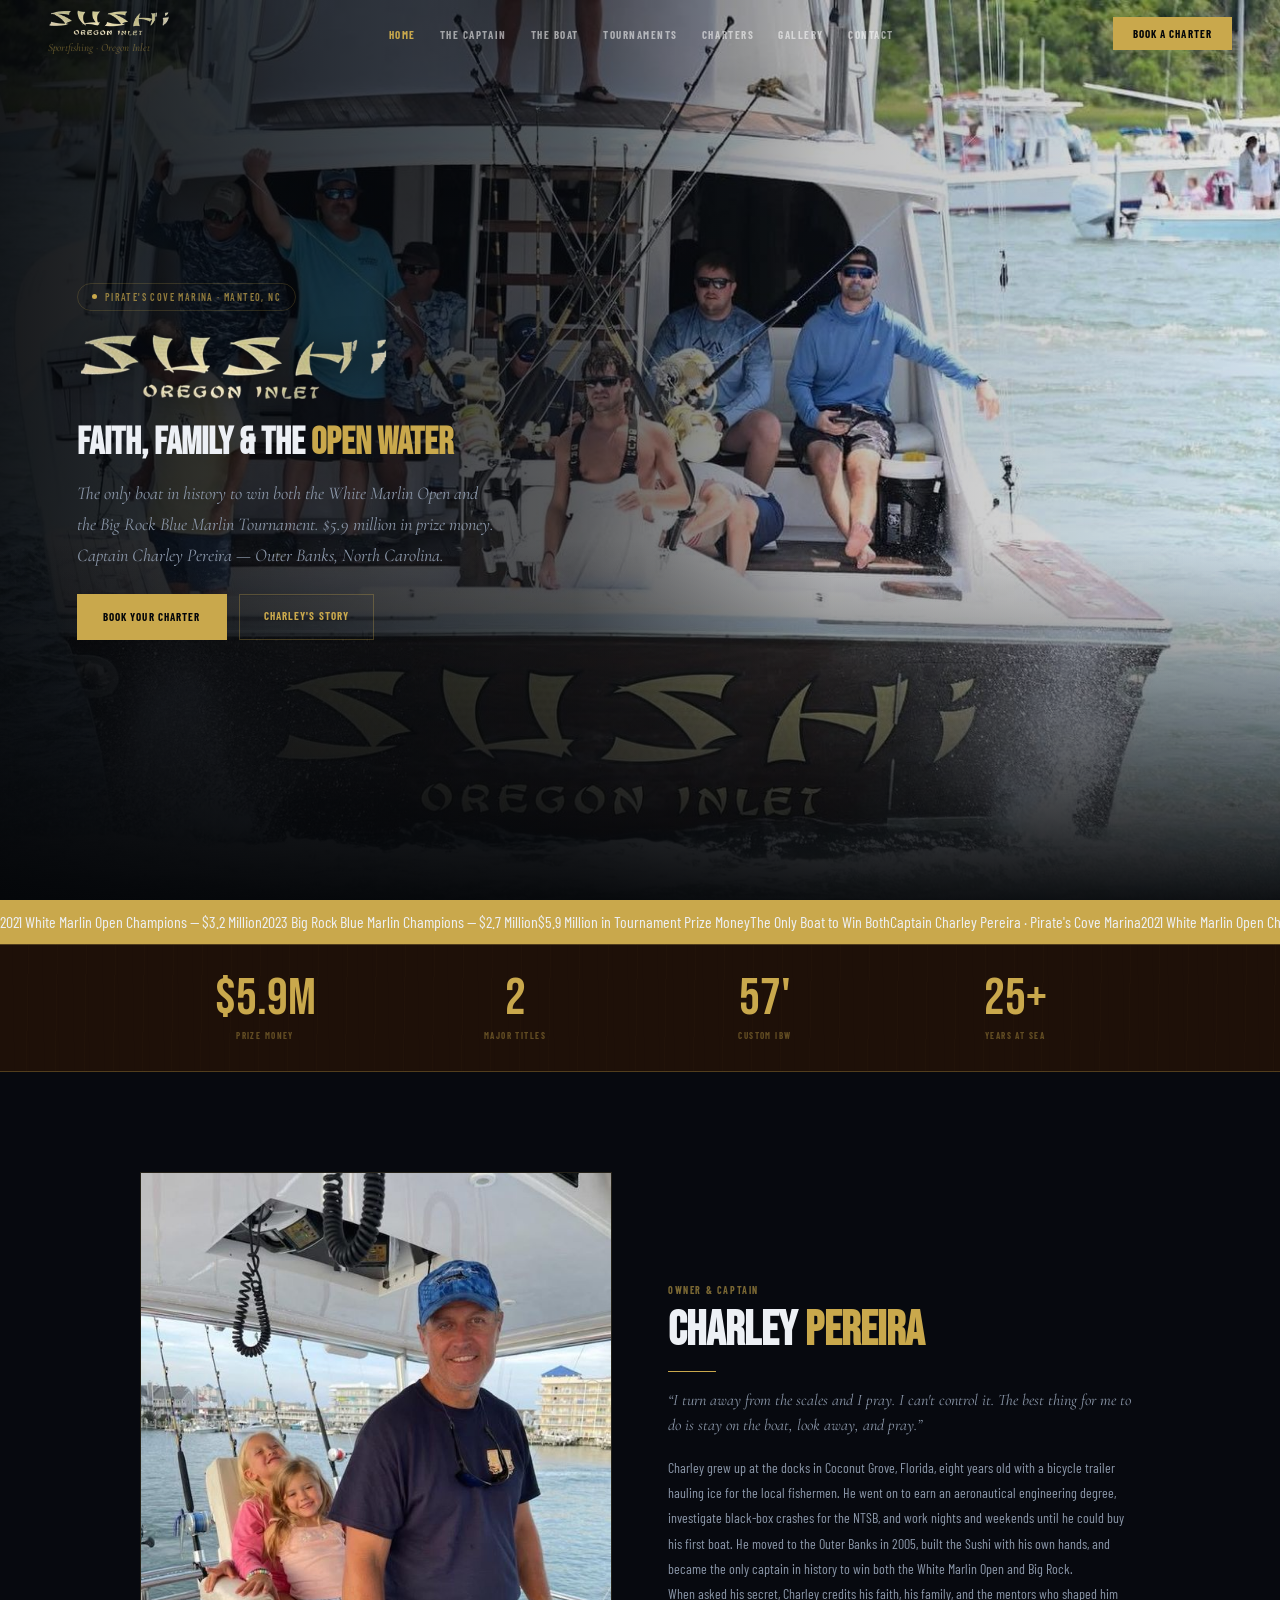
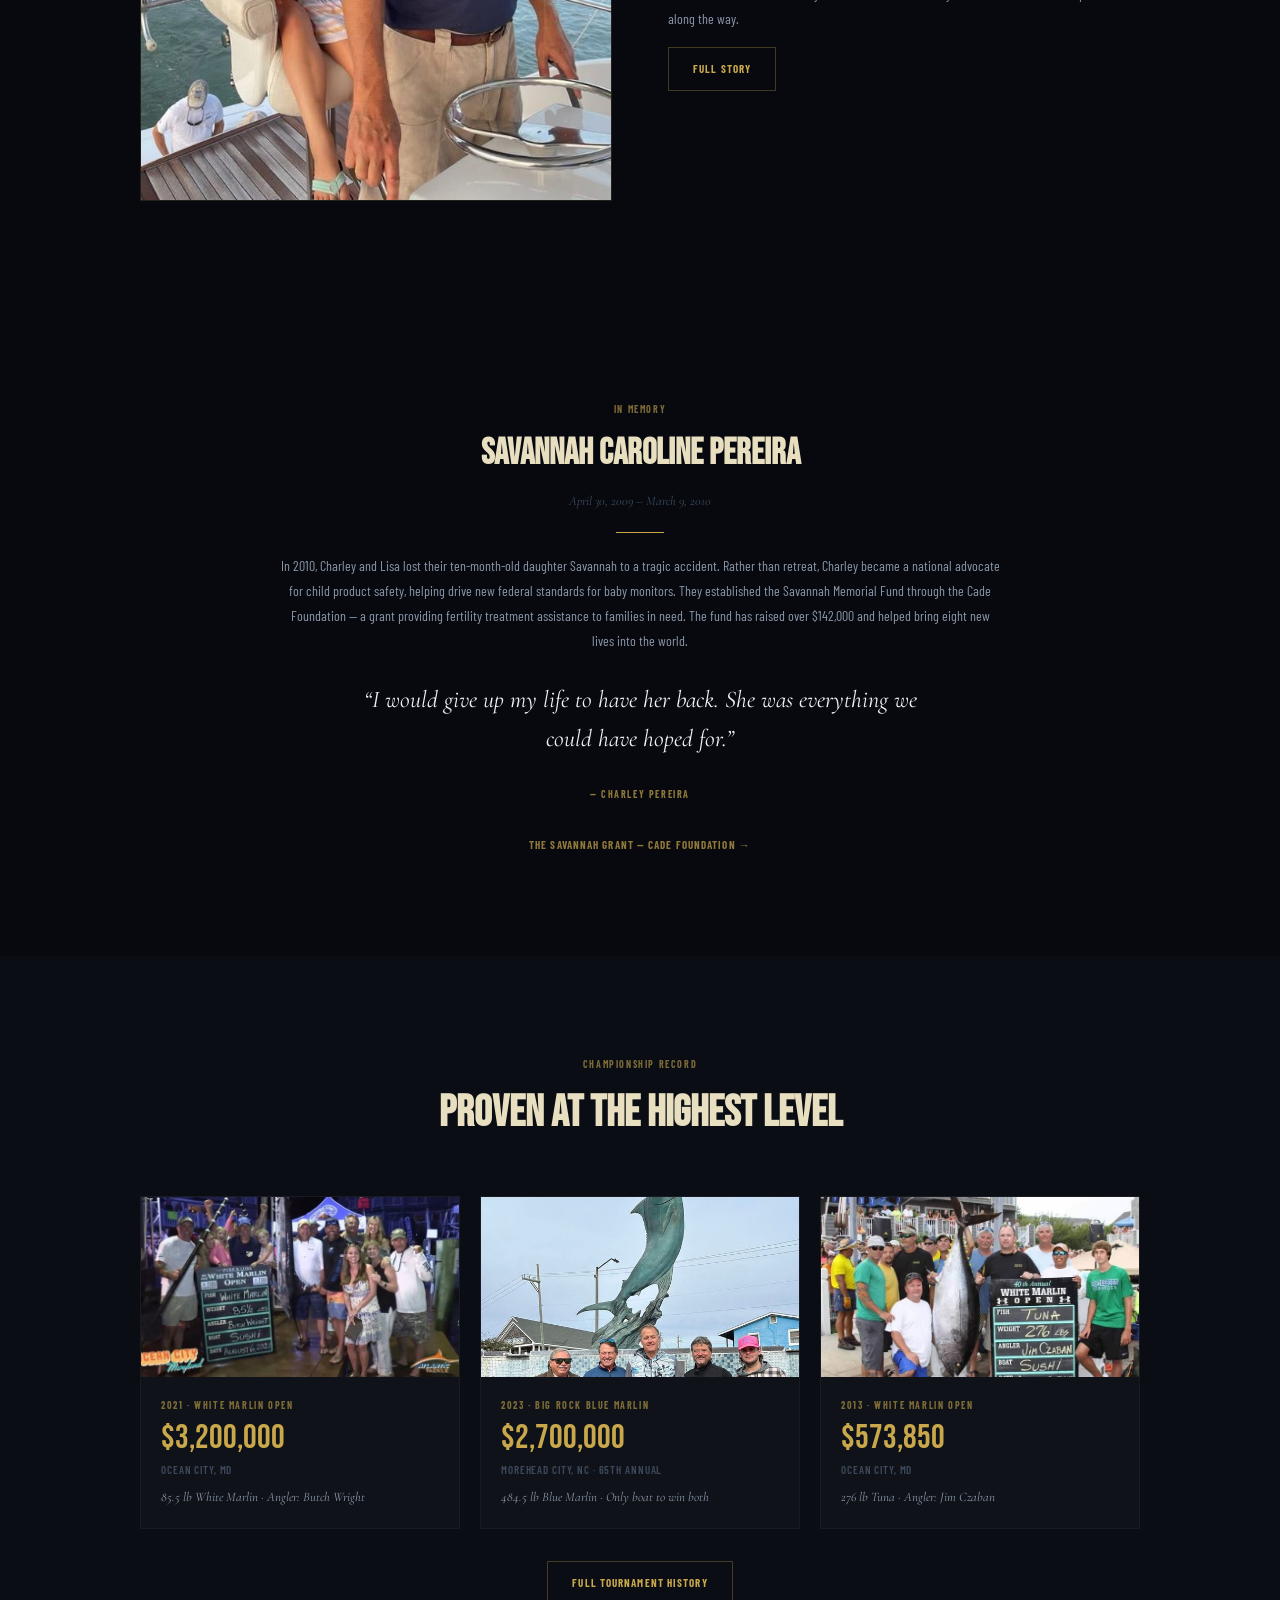
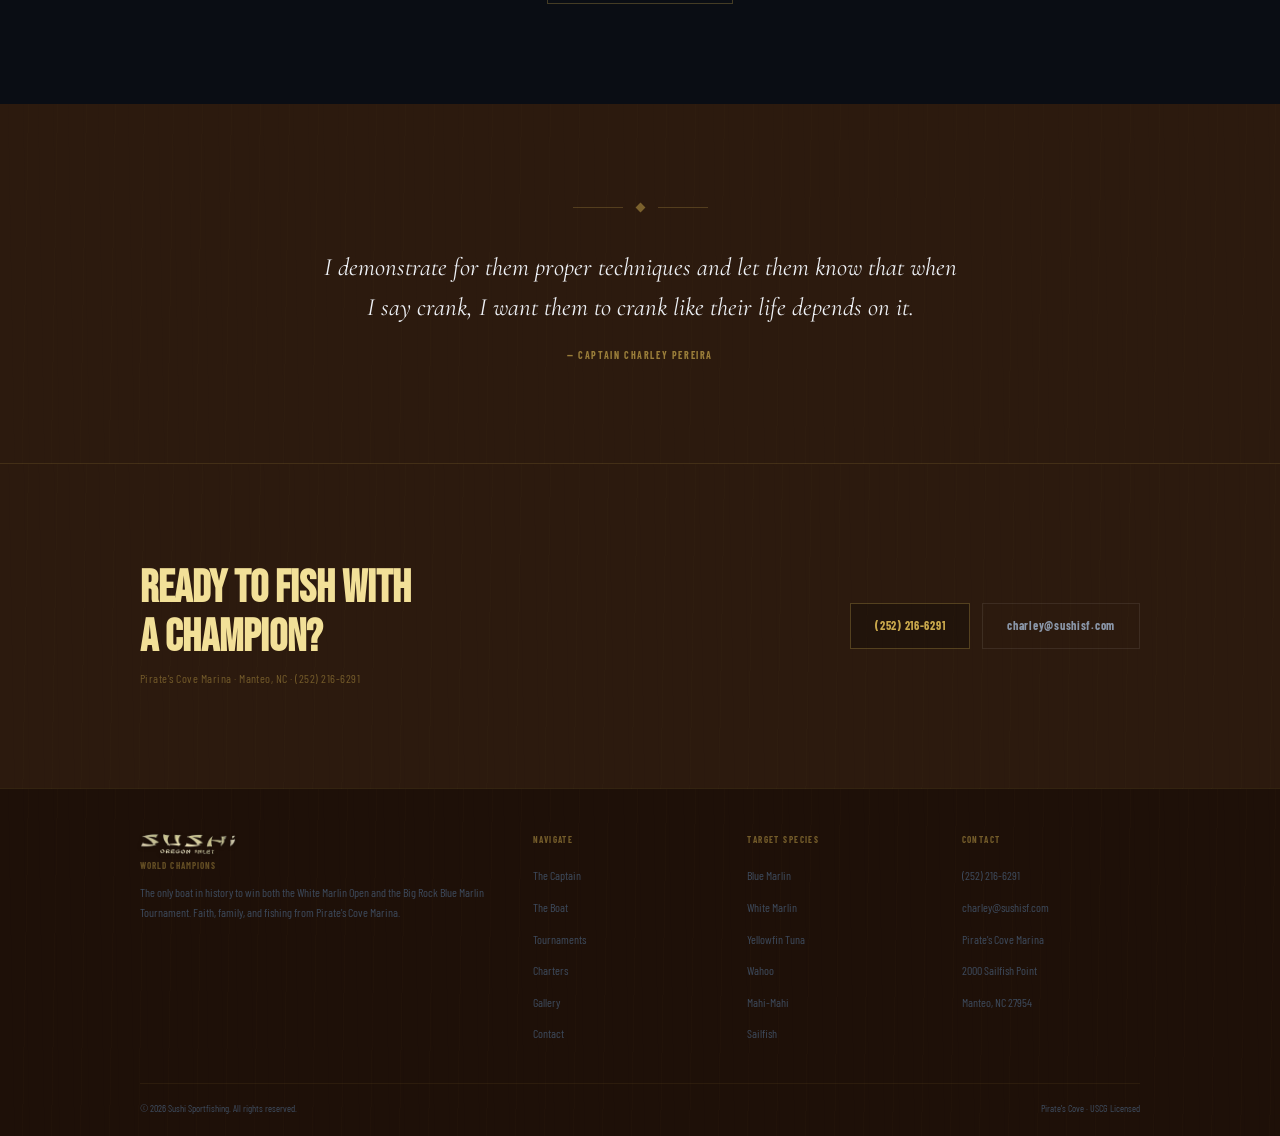
==== index.html @ 8f85b8f8 "Add files via upload" ====
<!DOCTYPE html>
<html lang="en">
<head>
<meta charset="UTF-8">
<meta name="viewport" content="width=device-width, initial-scale=1.0">
<title>World-Class Offshore Charters | Manteo, NC | Sushi Sportfishing</title>
<link rel="stylesheet" href="assets/css/sushi-global.css">
</head>
<body>
<nav class="nav" id="nav">
  <div class="nav-brand"><div>
    <img class="nav-logo" src="assets/img/logo.png" alt="SUSHi Sportfishing">
    <div class="nav-sub">Sportfishing &middot; Oregon Inlet</div>
  </div></div>
  <ul class="nav-links">
    <li><a href="index.html" class='active'>Home</a></li>
    <li><a href="the-team/index.html" >The Captain</a></li>
    <li><a href="the-boat/index.html" >The Boat</a></li>
    <li><a href="tournaments/index.html" >Tournaments</a></li>
    <li><a href="charters/index.html" >Charters</a></li>
    <li><a href="gallery/index.html" >Gallery</a></li>
    <li><a href="contact/index.html" >Contact</a></li>
  </ul>
  <button class="nav-cta" onclick="location.href=\'contact/index.html\'">Book a Charter</button>
  <div class="hamburger" id="hamburger" onclick="this.classList.toggle(\'open\');document.getElementById(\'mm\').classList.toggle(\'open\')"><span></span><span></span><span></span></div>
</nav>
<div class="mobile-menu" id="mm">
  <a href="index.html">Home</a><a href="the-team/index.html">The Captain</a><a href="the-boat/index.html">The Boat</a>
  <a href="tournaments/index.html">Tournaments</a><a href="charters/index.html">Charters</a><a href="gallery/index.html">Gallery</a><a href="contact/index.html">Contact</a>
</div>
<section class="hero" style="position:relative;min-height:100vh;min-height:100svh;display:flex;align-items:center;overflow:hidden;background:var(--black)">
  <div class="page-hero-bg" style="position:absolute;inset:0;background:url('assets/img/hero_transom.jpeg') center 35%/cover"></div>
  <div style="position:absolute;inset:0;background:linear-gradient(to right,rgba(4,6,9,0.92) 0%,rgba(4,6,9,0.65) 45%,rgba(4,6,9,0.25) 65%,rgba(4,6,9,0.08) 100%)"></div>
  <div style="position:absolute;bottom:0;left:0;right:0;height:40%;background:linear-gradient(to top,rgba(4,6,9,0.95),transparent)"></div>
  <div style="position:relative;z-index:2;padding:0 clamp(24px,6vw,80px);max-width:600px;margin-top:20px">
    <div style="display:inline-flex;align-items:center;gap:8px;padding:5px 14px;border:1px solid rgba(201,168,76,0.2);border-radius:50px;margin-bottom:20px;animation:fadeUp 0.8s ease both">
      <div style="width:5px;height:5px;border-radius:50%;background:var(--gold);animation:pulse 2.5s infinite"></div>
      <span style="font-family:var(--font-body);font-size:10px;font-weight:600;letter-spacing:0.14em;text-transform:uppercase;color:var(--gold);opacity:0.7">Pirate's Cove Marina &middot; Manteo, NC</span>
    </div>
    <img src="assets/img/logo.png" alt="SUSHi" style="height:clamp(44px,7vw,72px);margin-bottom:18px;animation:fadeUp 0.8s ease 0.1s both;filter:drop-shadow(0 2px 12px rgba(0,0,0,0.5))">
    <h1 style="font-family:var(--font-display);font-size:clamp(20px,3.5vw,38px);line-height:1.15;color:var(--text);margin-bottom:14px;animation:fadeUp 0.8s ease 0.25s both">Faith, Family &amp; the <span style="color:var(--gold)">Open Water</span></h1>
    <p style="font-family:var(--font-elegant);font-style:italic;font-size:clamp(15px,1.6vw,18px);color:var(--text-dim);max-width:420px;line-height:1.7;margin-bottom:24px;animation:fadeUp 0.8s ease 0.4s both">The only boat in history to win both the White Marlin Open and the Big Rock Blue Marlin Tournament. $5.9 million in prize money. Captain Charley Pereira &mdash; Outer Banks, North Carolina.</p>
    <div style="display:flex;gap:12px;flex-wrap:wrap;animation:fadeUp 0.8s ease 0.55s both"><a href="contact/index.html" class="btn-gold">Book Your Charter</a><a href="the-team/index.html" class="btn-outline">Charley's Story</a></div>
  </div>
</section>

<div style="background:var(--gold);overflow:hidden;padding:9px 0;white-space:nowrap"><div style="display:inline-flex;animation:tickerScroll 30s linear infinite">
  <span class="ticker-item">2021 White Marlin Open Champions &mdash; $3.2 Million <span class="ticker-dot"></span></span>
  <span class="ticker-item">2023 Big Rock Blue Marlin Champions &mdash; $2.7 Million <span class="ticker-dot"></span></span>
  <span class="ticker-item">$5.9 Million in Tournament Prize Money <span class="ticker-dot"></span></span>
  <span class="ticker-item">The Only Boat to Win Both <span class="ticker-dot"></span></span>
  <span class="ticker-item">Captain Charley Pereira &middot; Pirate's Cove Marina <span class="ticker-dot"></span></span>
  <span class="ticker-item">2021 White Marlin Open Champions &mdash; $3.2 Million <span class="ticker-dot"></span></span>
  <span class="ticker-item">2023 Big Rock Blue Marlin Champions &mdash; $2.7 Million <span class="ticker-dot"></span></span>
  <span class="ticker-item">$5.9 Million in Tournament Prize Money <span class="ticker-dot"></span></span>
  <span class="ticker-item">The Only Boat to Win Both <span class="ticker-dot"></span></span>
  <span class="ticker-item">Captain Charley Pereira &middot; Pirate's Cove Marina <span class="ticker-dot"></span></span>
</div></div>

<section class="teak-dark" style="border-top:1px solid rgba(201,168,76,0.3);border-bottom:1px solid rgba(201,168,76,0.3)">
  <div style="display:grid;grid-template-columns:repeat(4,1fr);max-width:1000px;margin:0 auto">
    <div class="stat fade-in" style="text-align:center;padding:28px 12px;position:relative"><div style="font-family:var(--font-display);font-size:clamp(32px,4.5vw,52px);color:var(--gold);line-height:1">$5.9M</div><div style="font-family:var(--font-body);font-size:9px;font-weight:700;letter-spacing:0.16em;text-transform:uppercase;color:rgba(201,168,76,0.4);margin-top:4px">Prize Money</div></div>
    <div class="stat fade-in" style="text-align:center;padding:28px 12px"><div style="font-family:var(--font-display);font-size:clamp(32px,4.5vw,52px);color:var(--gold);line-height:1">2</div><div style="font-family:var(--font-body);font-size:9px;font-weight:700;letter-spacing:0.16em;text-transform:uppercase;color:rgba(201,168,76,0.4);margin-top:4px">Major Titles</div></div>
    <div class="stat fade-in" style="text-align:center;padding:28px 12px"><div style="font-family:var(--font-display);font-size:clamp(32px,4.5vw,52px);color:var(--gold);line-height:1">57'</div><div style="font-family:var(--font-body);font-size:9px;font-weight:700;letter-spacing:0.16em;text-transform:uppercase;color:rgba(201,168,76,0.4);margin-top:4px">Custom IBW</div></div>
    <div class="stat fade-in" style="text-align:center;padding:28px 12px"><div style="font-family:var(--font-display);font-size:clamp(32px,4.5vw,52px);color:var(--gold);line-height:1">25+</div><div style="font-family:var(--font-body);font-size:9px;font-weight:700;letter-spacing:0.16em;text-transform:uppercase;color:rgba(201,168,76,0.4);margin-top:4px">Years at Sea</div></div>
  </div>
</section>

<section class="section" style="background:var(--navy)">
  <div style="display:grid;grid-template-columns:1fr 1fr;gap:56px;max-width:1000px;margin:0 auto;align-items:center">
    <div class="fade-in"><div style="aspect-ratio:3/4;overflow:hidden;border:1px solid rgba(201,168,76,0.15)"><img src="assets/img/captain_daughters.jpeg" alt="Captain Charley Pereira with daughters" style="width:100%;height:100%;object-fit:cover;object-position:top center"></div></div>
    <div class="fade-in">
      <div class="section-label">Owner &amp; Captain</div>
      <h2 style="font-family:var(--font-display);font-size:clamp(32px,4.5vw,48px);line-height:1.05;margin-top:8px">Charley <span style="color:var(--gold)">Pereira</span></h2>
      <div class="gold-rule"></div>
      <p style="font-family:var(--font-elegant);font-style:italic;font-size:16px;color:var(--text-dim);margin:16px 0;line-height:1.6">&ldquo;I turn away from the scales and I pray. I can't control it. The best thing for me to do is stay on the boat, look away, and pray.&rdquo;</p>
      <p class="body-text">Charley grew up at the docks in Coconut Grove, Florida, eight years old with a bicycle trailer hauling ice for the local fishermen. He went on to earn an aeronautical engineering degree, investigate black-box crashes for the NTSB, and work nights and weekends until he could buy his first boat. He moved to the Outer Banks in 2005, built the Sushi with his own hands, and became the only captain in history to win both the White Marlin Open and Big Rock.</p>
      <p class="body-text">When asked his secret, Charley credits his faith, his family, and the mentors who shaped him along the way.</p>
      <a href="the-team/index.html" class="btn-outline" style="margin-top:16px">Full Story</a>
    </div>
  </div>
</section>

<section class="section" style="background:var(--navy)">
  <div style="max-width:720px;margin:0 auto;text-align:center" class="fade-in">
    <div class="section-label">In Memory</div>
    <h2 style="font-family:var(--font-display);font-size:clamp(24px,3vw,36px);color:var(--cream);margin:8px 0">Savannah Caroline Pereira</h2>
    <div style="font-family:var(--font-elegant);font-style:italic;font-size:13px;color:var(--text-muted);margin-bottom:20px">April 30, 2009 &ndash; March 9, 2010</div>
    <div class="gold-rule-center"></div>
    <p class="body-text" style="margin-top:20px;text-align:center">In 2010, Charley and Lisa lost their ten-month-old daughter Savannah to a tragic accident. Rather than retreat, Charley became a national advocate for child product safety, helping drive new federal standards for baby monitors. They established the Savannah Memorial Fund through the Cade Foundation &mdash; a grant providing fertility treatment assistance to families in need. The fund has raised over $142,000 and helped bring eight new lives into the world.</p>
    <p style="font-family:var(--font-elegant);font-style:italic;font-size:clamp(17px,2.2vw,24px);color:var(--text);max-width:600px;margin:28px auto;line-height:1.6">&ldquo;I would give up my life to have her back. She was everything we could have hoped for.&rdquo;</p>
    <div class="quote-attr">&mdash; Charley Pereira</div>
    <div style="margin-top:28px"><a href="https://cadefoundation.org/savannahgrant" target="_blank" rel="noopener" style="font-family:var(--font-body);font-size:11px;font-weight:700;letter-spacing:0.1em;text-transform:uppercase;color:var(--gold);opacity:0.7">The Savannah Grant &mdash; Cade Foundation &rarr;</a></div>
  </div>
</section>

<section class="section" style="background:var(--deep)">
  <div class="section-header fade-in"><div class="section-label">Championship Record</div><h2 class="section-title">Proven at the Highest Level</h2></div>
  <div style="display:grid;grid-template-columns:repeat(3,1fr);gap:20px;max-width:1000px;margin:0 auto">
    <div class="fade-in" style="background:rgba(255,255,255,0.02);border:1px solid rgba(255,255,255,0.04);overflow:hidden;transition:all 0.3s">
      <img src="assets/img/wmo_board_2021.jpeg" alt="2021 WMO" style="width:100%;height:180px;object-fit:cover;object-position:center 30%">
      <div style="padding:20px"><div class="section-label">2021 &middot; White Marlin Open</div><div style="font-family:var(--font-display);font-size:34px;color:var(--gold);line-height:1;margin:8px 0 6px">$3,200,000</div><div style="font-family:var(--font-body);font-size:11px;font-weight:600;letter-spacing:0.08em;text-transform:uppercase;color:var(--text-muted);margin-bottom:8px">Ocean City, MD</div><div style="font-family:var(--font-elegant);font-style:italic;font-size:13px;color:var(--text-dim)">85.5 lb White Marlin &middot; Angler: Butch Wright</div></div>
    </div>
    <div class="fade-in" style="background:rgba(255,255,255,0.02);border:1px solid rgba(255,255,255,0.04);overflow:hidden;transition:all 0.3s">
      <img src="assets/img/big_rock_trophy.jpeg" alt="2023 Big Rock" style="width:100%;height:180px;object-fit:cover;object-position:center 25%">
      <div style="padding:20px"><div class="section-label">2023 &middot; Big Rock Blue Marlin</div><div style="font-family:var(--font-display);font-size:34px;color:var(--gold);line-height:1;margin:8px 0 6px">$2,700,000</div><div style="font-family:var(--font-body);font-size:11px;font-weight:600;letter-spacing:0.08em;text-transform:uppercase;color:var(--text-muted);margin-bottom:8px">Morehead City, NC &middot; 65th Annual</div><div style="font-family:var(--font-elegant);font-style:italic;font-size:13px;color:var(--text-dim)">484.5 lb Blue Marlin &middot; Only boat to win both</div></div>
    </div>
    <div class="fade-in" style="background:rgba(255,255,255,0.02);border:1px solid rgba(255,255,255,0.04);overflow:hidden;transition:all 0.3s">
      <img src="assets/img/wmo_2013_check.jpeg" alt="2013 WMO" style="width:100%;height:180px;object-fit:cover;object-position:center 30%">
      <div style="padding:20px"><div class="section-label">2013 &middot; White Marlin Open</div><div style="font-family:var(--font-display);font-size:34px;color:var(--gold);line-height:1;margin:8px 0 6px">$573,850</div><div style="font-family:var(--font-body);font-size:11px;font-weight:600;letter-spacing:0.08em;text-transform:uppercase;color:var(--text-muted);margin-bottom:8px">Ocean City, MD</div><div style="font-family:var(--font-elegant);font-style:italic;font-size:13px;color:var(--text-dim)">276 lb Tuna &middot; Angler: Jim Czaban</div></div>
    </div>
  </div>
  <p style="text-align:center;margin-top:32px"><a href="tournaments/index.html" class="btn-outline">Full Tournament History</a></p>
</section>

<section class="section quote-section teak-bg">
  <div class="quote-divider"><div class="quote-divider-line"></div><div class="quote-divider-diamond"></div><div class="quote-divider-line"></div></div>
  <p class="quote-text fade-in">I demonstrate for them proper techniques and let them know that when I say crank, I want them to crank like their life depends on it.</p>
  <div class="quote-attr">&mdash; Captain Charley Pereira</div>
</section>

<section class="section teak-bg" style="border-top:1px solid rgba(201,168,76,0.15)">
  <div class="cta-inner">
    <div><h2 class="cta-headline">Ready to Fish with<br>a Champion?</h2><div class="cta-sub">Pirate's Cove Marina &middot; Manteo, NC &middot; (252) 216-6291</div></div>
    <div class="cta-buttons"><a href="tel:2522166291" class="btn-phone">(252) 216-6291</a><a href="mailto:charley@sushisf.com" class="btn-email">charley@sushisf.com</a></div>
  </div>
</section>
<footer class="footer teak-dark">
  <div class="footer-grid">
    <div>
      <img class="footer-logo" src="assets/img/logo.png" alt="SUSHi">
      <div class="footer-brand-sub">World Champions</div>
      <p class="footer-brand-desc">The only boat in history to win both the White Marlin Open and the Big Rock Blue Marlin Tournament. Faith, family, and fishing from Pirate's Cove Marina.</p>
    </div>
    <div class="footer-col"><div class="footer-col-title">Navigate</div><ul>
      <li><a href="the-team/index.html">The Captain</a></li><li><a href="the-boat/index.html">The Boat</a></li>
      <li><a href="tournaments/index.html">Tournaments</a></li><li><a href="charters/index.html">Charters</a></li>
      <li><a href="gallery/index.html">Gallery</a></li><li><a href="contact/index.html">Contact</a></li>
    </ul></div>
    <div class="footer-col"><div class="footer-col-title">Target Species</div><ul>
      <li><span>Blue Marlin</span></li><li><span>White Marlin</span></li><li><span>Yellowfin Tuna</span></li>
      <li><span>Wahoo</span></li><li><span>Mahi-Mahi</span></li><li><span>Sailfish</span></li>
    </ul></div>
    <div class="footer-col"><div class="footer-col-title">Contact</div><ul>
      <li><a href="tel:2522166291">(252) 216-6291</a></li><li><a href="mailto:charley@sushisf.com">charley@sushisf.com</a></li>
      <li><span>Pirate's Cove Marina</span></li><li><span>2000 Sailfish Point</span></li><li><span>Manteo, NC 27954</span></li>
    </ul></div>
  </div>
  <div class="footer-bottom"><span>&copy; 2026 Sushi Sportfishing. All rights reserved.</span><span>Pirate's Cove &middot; USCG Licensed</span></div>
</footer><script>
const nav=document.getElementById('nav');
window.addEventListener('scroll',()=>{nav.classList.toggle('scrolled',window.scrollY>50)});
const obs=new IntersectionObserver(entries=>{entries.forEach(e=>{if(e.isIntersecting){const sibs=e.target.parentElement.querySelectorAll('.fade-in');const i=Array.from(sibs).indexOf(e.target);e.target.style.transitionDelay=(i*75)+'ms';e.target.classList.add('visible');obs.unobserve(e.target)}})},{threshold:0.12});
document.querySelectorAll('.fade-in').forEach(el=>obs.observe(el));
document.querySelectorAll('.mobile-menu a').forEach(a=>a.addEventListener('click',()=>{document.getElementById('mm').classList.remove('open');document.getElementById('hamburger').classList.remove('open')}));
</script>
</body></html>
---- assets/css/sushi-global.css ----
/* SUSHI SPORTFISHING — Global Design System */
@import url('https://fonts.googleapis.com/css2?family=Bebas+Neue&family=Barlow+Condensed:wght@400;600;700&family=Cormorant+Garamond:ital,wght@0,400;0,600;1,400;1,600&display=swap');

*,*::before,*::after{box-sizing:border-box;margin:0;padding:0}
:root{
  --black:#040609;--navy:#07090f;--deep:#0a0d14;
  --teak:#2C1A0E;--teak2:#3D2410;--teak3:#1E1008;
  --gold:#C9A84C;--gold-light:#E8C96A;--gold3:#F2E098;
  --cream:#E8DFC0;--text:#EDF0F5;--text-dim:#8A96A8;--text-muted:#3D4A5C;
  --font-display:'Bebas Neue',sans-serif;
  --font-body:'Barlow Condensed',sans-serif;
  --font-elegant:'Cormorant Garamond',serif;
}
html{scroll-behavior:smooth}
body{background:var(--black);color:var(--text);font-family:var(--font-body);font-weight:400;line-height:1.6;overflow-x:hidden}
img{max-width:100%;display:block}
a{color:inherit;text-decoration:none}

.teak-bg{background-color:var(--teak);background-image:repeating-linear-gradient(89deg,transparent,transparent 14px,rgba(0,0,0,0.025) 14px,rgba(0,0,0,0.025) 15px),repeating-linear-gradient(91deg,transparent,transparent 28px,rgba(255,200,80,0.012) 28px,rgba(255,200,80,0.012) 29px)}
.teak-dark{background-color:var(--teak3);background-image:repeating-linear-gradient(89deg,transparent,transparent 14px,rgba(0,0,0,0.03) 14px,rgba(0,0,0,0.03) 15px),repeating-linear-gradient(91deg,transparent,transparent 28px,rgba(255,200,80,0.01) 28px,rgba(255,200,80,0.01) 29px)}

@keyframes fadeUp{from{opacity:0;transform:translateY(24px)}to{opacity:1;transform:translateY(0)}}
@keyframes pulse{0%,100%{opacity:1;transform:scale(1)}50%{opacity:.4;transform:scale(1.5)}}
@keyframes tickerScroll{0%{transform:translateX(0)}100%{transform:translateX(-50%)}}
.fade-in{opacity:0;transform:translateY(24px);transition:opacity 0.8s ease,transform 0.8s ease}
.fade-in.visible{opacity:1;transform:translateY(0)}
.section{padding:clamp(48px,8vw,100px) clamp(24px,6vw,80px)}
.section-header{text-align:center;margin-bottom:48px}
.section-label{font-family:var(--font-body);font-size:10px;font-weight:700;letter-spacing:0.16em;text-transform:uppercase;color:var(--gold);opacity:0.6}
.section-title{font-family:var(--font-display);font-size:clamp(26px,3.5vw,44px);color:var(--cream);margin-top:6px}
.gold-rule{width:48px;height:1px;background:var(--gold);margin:14px 0}
.gold-rule-center{width:48px;height:1px;background:var(--gold);margin:14px auto}
.max-w{max-width:1000px;margin-left:auto;margin-right:auto}

/* NAV */
.nav{position:fixed;top:0;left:0;right:0;z-index:1000;height:66px;display:flex;align-items:center;justify-content:space-between;padding:0 clamp(20px,4vw,48px);transition:all 0.4s}
.nav.scrolled{background:rgba(4,6,9,0.97);backdrop-filter:blur(12px);border-bottom:1px solid rgba(201,168,76,0.2)}
.nav-brand{display:flex;align-items:center;gap:10px}
.nav-logo{height:28px;filter:drop-shadow(0 1px 4px rgba(0,0,0,0.5))}
.nav-sub{font-family:var(--font-elegant);font-style:italic;font-size:11px;color:var(--gold);opacity:0.5;margin-top:2px}
.nav-links{display:flex;align-items:center;gap:24px;list-style:none}
.nav-links a{font-family:var(--font-body);font-size:11px;font-weight:700;letter-spacing:0.14em;text-transform:uppercase;color:rgba(255,255,255,0.55);transition:color 0.3s}
.nav-links a:hover,.nav-links a.active{color:var(--gold)}
.nav-cta{font-family:var(--font-body);font-size:11px;font-weight:700;letter-spacing:0.1em;text-transform:uppercase;background:var(--gold);color:var(--black);padding:10px 20px;border:none;cursor:pointer;transition:all 0.3s}
.nav-cta:hover{background:var(--gold-light);transform:translateY(-1px)}
.hamburger{display:none;flex-direction:column;gap:5px;cursor:pointer;padding:8px}
.hamburger span{display:block;width:22px;height:2px;background:var(--gold);transition:all 0.3s}
.hamburger.open span:nth-child(1){transform:rotate(45deg) translate(5px,5px)}
.hamburger.open span:nth-child(2){opacity:0}
.hamburger.open span:nth-child(3){transform:rotate(-45deg) translate(5px,-5px)}
.mobile-menu{display:none;position:fixed;top:66px;left:0;right:0;bottom:0;background:rgba(4,6,9,0.98);backdrop-filter:blur(16px);flex-direction:column;align-items:center;justify-content:center;gap:28px;z-index:999}
.mobile-menu.open{display:flex}
.mobile-menu a{font-family:var(--font-body);font-size:15px;font-weight:700;letter-spacing:0.12em;text-transform:uppercase;color:rgba(255,255,255,0.65)}

/* BUTTONS */
.btn-gold{font-family:var(--font-body);font-size:11px;font-weight:700;letter-spacing:0.1em;text-transform:uppercase;background:var(--gold);color:var(--black);padding:12px 24px;border:2px solid var(--gold);cursor:pointer;transition:all 0.3s;display:inline-block}
.btn-gold:hover{background:var(--gold-light);border-color:var(--gold-light);transform:translateY(-1px)}
.btn-outline{font-family:var(--font-body);font-size:11px;font-weight:700;letter-spacing:0.1em;text-transform:uppercase;background:transparent;color:var(--gold);padding:12px 24px;border:1px solid rgba(201,168,76,0.3);cursor:pointer;transition:all 0.3s;display:inline-block}
.btn-outline:hover{border-color:var(--gold);transform:translateY(-1px)}
.btn-phone{font-family:var(--font-body);font-size:12px;font-weight:700;letter-spacing:0.06em;color:var(--gold);padding:12px 24px;border:1px solid rgba(201,168,76,0.3);background:rgba(0,0,0,0.25);transition:all 0.3s;display:inline-block}
.btn-phone:hover{border-color:var(--gold);transform:translateY(-1px)}
.btn-email{font-family:var(--font-body);font-size:12px;font-weight:700;letter-spacing:0.06em;color:var(--text-dim);padding:12px 24px;border:1px solid rgba(255,255,255,0.08);background:transparent;transition:all 0.3s;display:inline-block}
.btn-email:hover{border-color:rgba(201,168,76,0.25);color:var(--gold);transform:translateY(-1px)}

/* PAGE HERO (inner pages) */
.page-hero{position:relative;height:45vh;min-height:320px;display:flex;align-items:flex-end;overflow:hidden;background:var(--black)}
.page-hero-bg{position:absolute;inset:0;background-size:cover;background-position:center 40%}
.page-hero-overlay{position:absolute;inset:0;background:linear-gradient(to top,rgba(4,6,9,0.95) 0%,rgba(4,6,9,0.4) 50%,rgba(4,6,9,0.2) 100%)}
.page-hero-content{position:relative;z-index:2;padding:0 clamp(24px,6vw,80px) 40px;max-width:700px}
.page-hero-label{font-family:var(--font-body);font-size:10px;font-weight:700;letter-spacing:0.16em;text-transform:uppercase;color:var(--gold);opacity:0.7;margin-bottom:6px}
.page-hero h1{font-family:var(--font-display);font-size:clamp(32px,5vw,56px);color:var(--text);line-height:1.05}

/* FOOTER */
.footer{padding:44px clamp(24px,6vw,80px) 20px;border-top:1px solid rgba(201,168,76,0.12)}
.footer-grid{display:grid;grid-template-columns:2fr 1fr 1fr 1fr;gap:36px;max-width:1000px;margin:0 auto}
.footer-logo{height:22px;margin-bottom:4px;filter:drop-shadow(0 1px 2px rgba(0,0,0,0.3))}
.footer-brand-sub{font-family:var(--font-body);font-size:9px;font-weight:700;letter-spacing:0.12em;text-transform:uppercase;color:var(--gold);opacity:0.4;margin-top:4px}
.footer-brand-desc{font-family:var(--font-body);font-size:12px;color:var(--text-muted);margin-top:10px;line-height:1.6}
.footer-col-title{font-family:var(--font-body);font-size:9px;font-weight:700;letter-spacing:0.16em;text-transform:uppercase;color:rgba(201,168,76,0.5);margin-bottom:14px}
.footer-col ul{list-style:none}
.footer-col li{margin-bottom:6px}
.footer-col a,.footer-col span{font-family:var(--font-body);font-size:12px;color:var(--text-muted);transition:color 0.3s}
.footer-col a:hover{color:var(--text)}
.footer-bottom{max-width:1000px;margin:32px auto 0;padding-top:16px;border-top:1px solid rgba(201,168,76,0.08);display:flex;justify-content:space-between;flex-wrap:wrap;gap:10px}
.footer-bottom span{font-family:var(--font-body);font-size:10px;color:var(--text-muted)}

/* QUOTE SECTION */
.quote-section{text-align:center}
.quote-divider{display:flex;align-items:center;justify-content:center;gap:14px;margin-bottom:36px}
.quote-divider-line{width:50px;height:1px;background:rgba(201,168,76,0.25)}
.quote-divider-diamond{width:7px;height:7px;background:var(--gold);transform:rotate(45deg);opacity:0.5}
.quote-text{font-family:var(--font-elegant);font-style:italic;font-size:clamp(17px,2.2vw,25px);color:var(--text);max-width:640px;margin:0 auto 20px;line-height:1.6}
.quote-attr{font-family:var(--font-body);font-size:10px;font-weight:700;letter-spacing:0.16em;text-transform:uppercase;color:var(--gold);opacity:0.7}

/* CTA SECTION */
.cta-inner{max-width:1000px;margin:0 auto;display:flex;align-items:center;justify-content:space-between;gap:28px;flex-wrap:wrap}
.cta-headline{font-family:var(--font-display);font-size:clamp(28px,3.5vw,48px);color:var(--gold3);line-height:1.1}
.cta-sub{font-family:var(--font-body);font-size:12px;color:rgba(201,168,76,0.45);letter-spacing:0.04em;margin-top:6px}
.cta-buttons{display:flex;gap:12px;flex-wrap:wrap}

/* BODY TEXT */
.body-text{font-family:var(--font-body);font-size:14px;color:var(--text-dim);line-height:1.8}
.body-text p{margin-bottom:16px}
.body-heading{font-family:var(--font-display);font-size:clamp(24px,3vw,36px);color:var(--cream);margin-bottom:8px}

/* SPEC TABLE */
.spec-grid{display:grid;grid-template-columns:1fr 1fr;gap:1px;background:rgba(201,168,76,0.08);border:1px solid rgba(201,168,76,0.08)}
.spec-row{display:contents}
.spec-label{padding:12px 16px;font-family:var(--font-body);font-size:12px;font-weight:700;letter-spacing:0.08em;text-transform:uppercase;color:var(--gold);opacity:0.6;background:var(--deep)}
.spec-value{padding:12px 16px;font-family:var(--font-body);font-size:13px;color:var(--text-dim);background:var(--deep)}

/* GALLERY GRID */
.gallery-grid{display:grid;grid-template-columns:repeat(auto-fill,minmax(280px,1fr));gap:4px}
.gallery-grid img{width:100%;height:240px;object-fit:cover;transition:transform 0.6s;cursor:pointer}
.gallery-grid img:hover{transform:scale(1.03)}

/* CONTACT FORM */
.contact-grid{display:grid;grid-template-columns:1fr 1fr;gap:48px;max-width:1000px;margin:0 auto;align-items:start}
.form-group{margin-bottom:16px}
.form-group label{display:block;font-family:var(--font-body);font-size:10px;font-weight:700;letter-spacing:0.12em;text-transform:uppercase;color:var(--gold);opacity:0.6;margin-bottom:6px}
.form-group input,.form-group textarea,.form-group select{width:100%;background:var(--deep);border:1px solid rgba(201,168,76,0.12);color:var(--text);font-family:var(--font-body);font-size:14px;padding:12px 14px;outline:none;transition:border-color 0.3s}
.form-group input:focus,.form-group textarea:focus,.form-group select:focus{border-color:rgba(201,168,76,0.4)}
.form-group textarea{min-height:120px;resize:vertical}

/* RESPONSIVE */
@media(max-width:900px){
  .nav-links,.nav-cta{display:none}.hamburger{display:flex}
  .footer-grid{grid-template-columns:1fr 1fr}
  .cta-inner{flex-direction:column;text-align:center}
  .contact-grid{grid-template-columns:1fr}
}
@media(max-width:500px){
  .footer-grid{grid-template-columns:1fr}
  .gallery-grid{grid-template-columns:1fr 1fr}
  .gallery-grid img{height:160px}
}
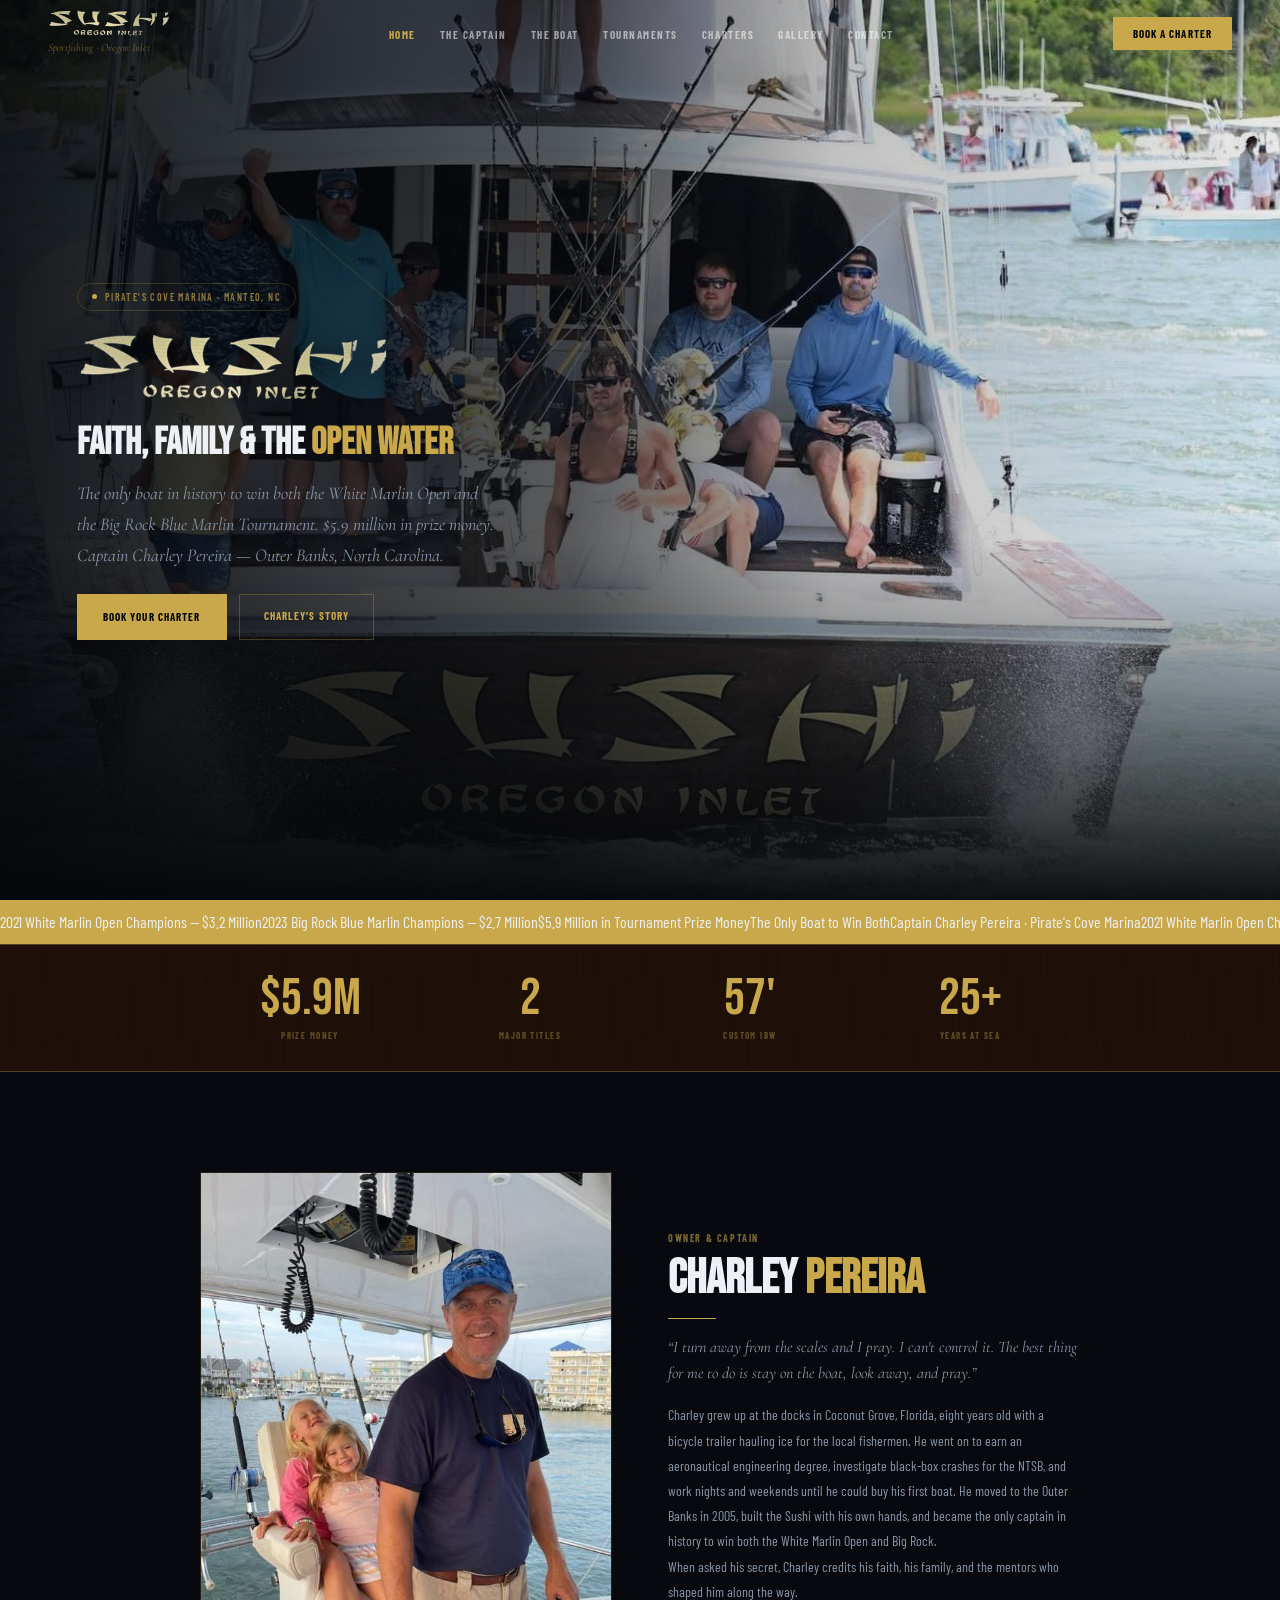
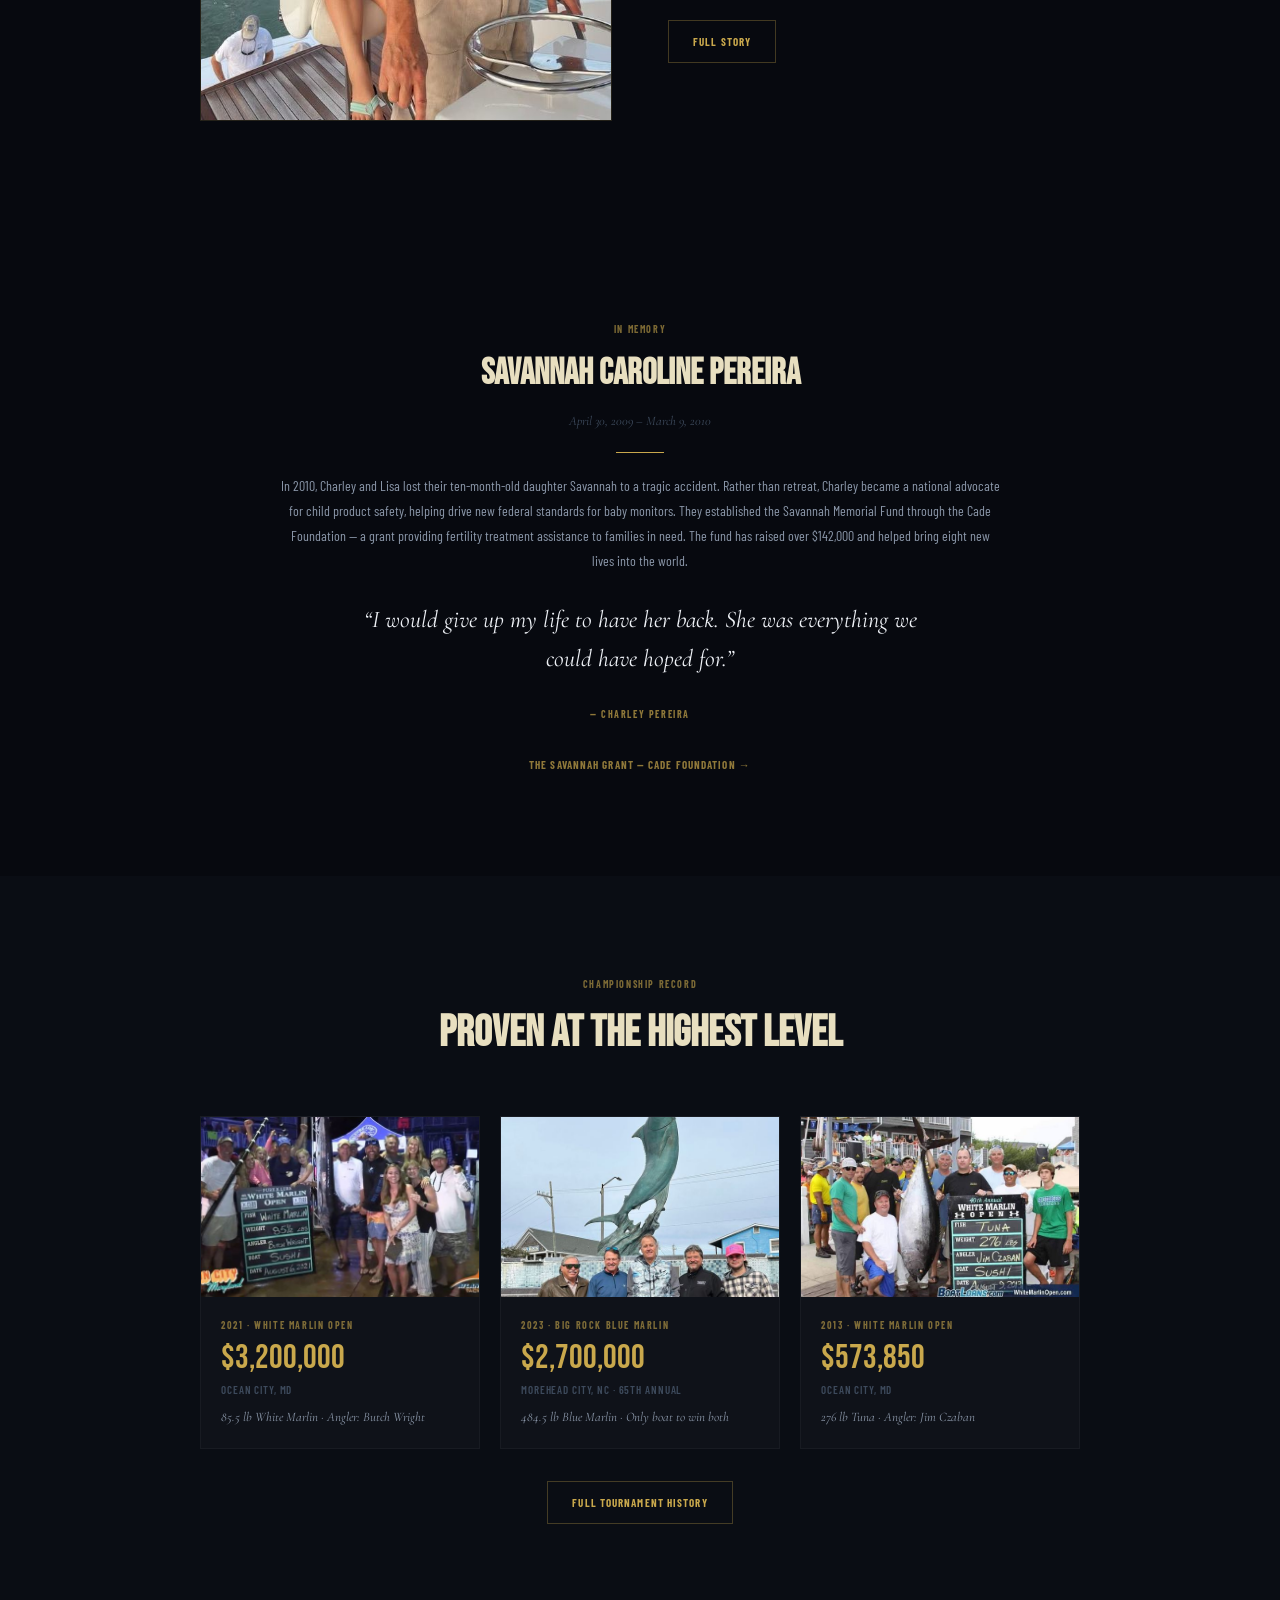
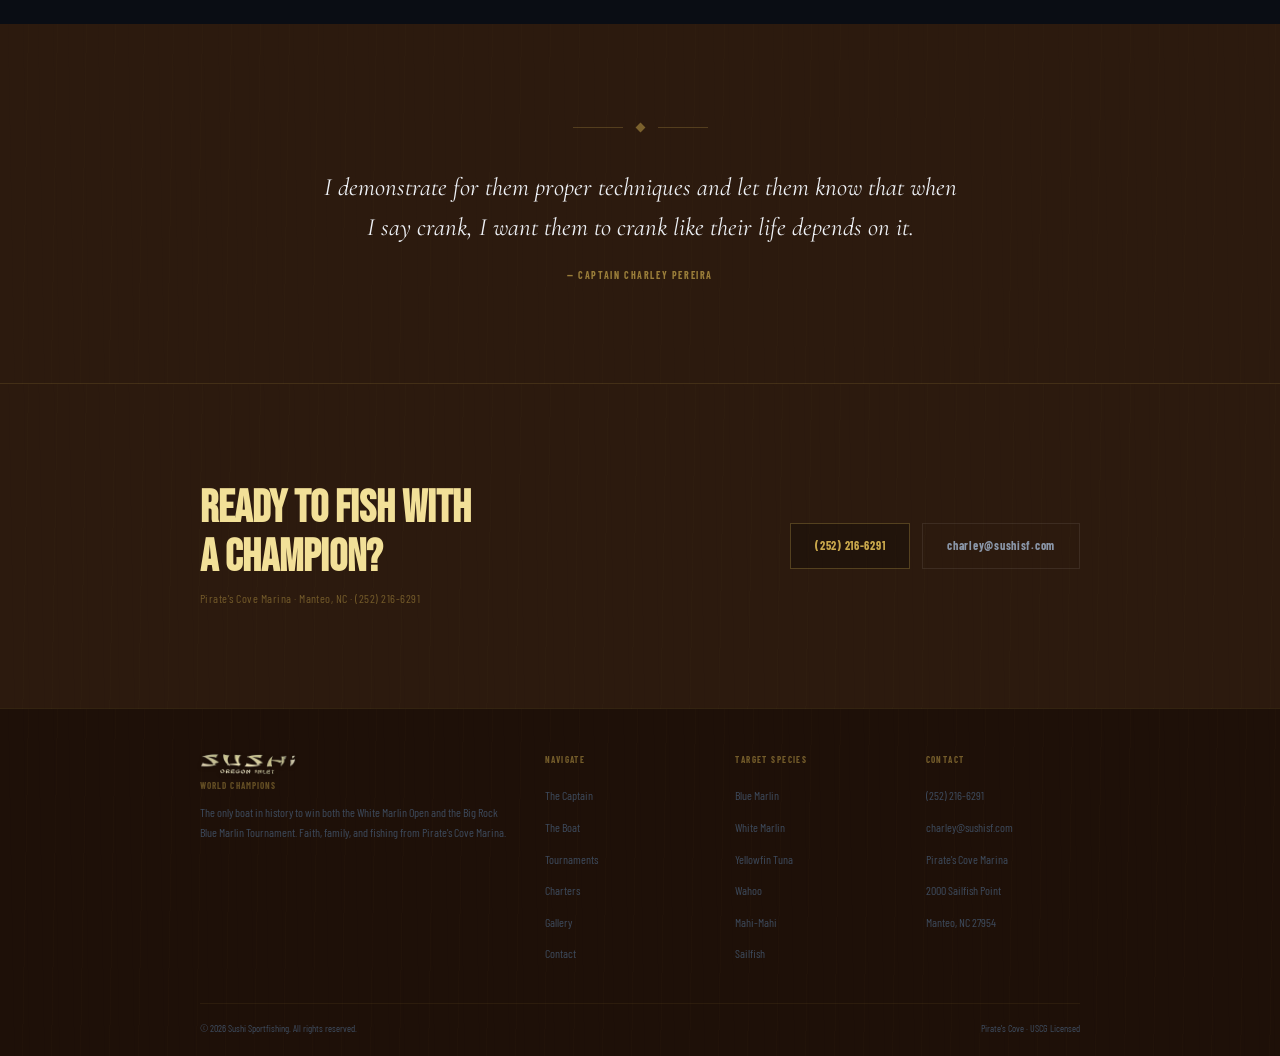
==== commit 8444e3a6: "Add files via upload" ====
--- a/index.html
+++ b/index.html
@@ -5,13 +5,23 @@
 <meta name="viewport" content="width=device-width, initial-scale=1.0">
 <title>World-Class Offshore Charters | Manteo, NC | Sushi Sportfishing</title>
 <link rel="stylesheet" href="assets/css/sushi-global.css">
+<style>
+@media(max-width:900px){
+  [style*="grid-template-columns:repeat(4"] { grid-template-columns: repeat(2,1fr) !important; }
+  [style*="grid-template-columns:repeat(3"] { grid-template-columns: 1fr !important; }
+  [style*="grid-template-columns:1fr 1fr"] { grid-template-columns: 1fr !important; }
+  [style*="grid-template-columns:1fr 1.4fr"] { grid-template-columns: 1fr !important; }
+  [style*="grid-template-columns:auto 1fr"] { grid-template-columns: 1fr !important; }
+  [style*="grid-template-columns:auto 1fr"] > div:first-child { display:none; }
+}
+</style>
 </head>
 <body>
 <nav class="nav" id="nav">
-  <div class="nav-brand"><div>
+  <a class="nav-brand" href="index.html"><div>
     <img class="nav-logo" src="assets/img/logo.png" alt="SUSHi Sportfishing">
     <div class="nav-sub">Sportfishing &middot; Oregon Inlet</div>
-  </div></div>
+  </div></a>
   <ul class="nav-links">
     <li><a href="index.html" class='active'>Home</a></li>
     <li><a href="the-team/index.html" >The Captain</a></li>
@@ -21,8 +31,8 @@
     <li><a href="gallery/index.html" >Gallery</a></li>
     <li><a href="contact/index.html" >Contact</a></li>
   </ul>
-  <button class="nav-cta" onclick="location.href=\'contact/index.html\'">Book a Charter</button>
-  <div class="hamburger" id="hamburger" onclick="this.classList.toggle(\'open\');document.getElementById(\'mm\').classList.toggle(\'open\')"><span></span><span></span><span></span></div>
+  <button class="nav-cta" onclick="location.href='contact/index.html'">Book a Charter</button>
+  <div class="hamburger" id="hamburger" onclick="this.classList.toggle('open');document.getElementById('mm').classList.toggle('open')"><span></span><span></span><span></span></div>
 </nav>
 <div class="mobile-menu" id="mm">
   <a href="index.html">Home</a><a href="the-team/index.html">The Captain</a><a href="the-boat/index.html">The Boat</a>
@@ -58,7 +68,7 @@
 </div></div>
 
 <section class="teak-dark" style="border-top:1px solid rgba(201,168,76,0.3);border-bottom:1px solid rgba(201,168,76,0.3)">
-  <div style="display:grid;grid-template-columns:repeat(4,1fr);max-width:1000px;margin:0 auto">
+  <div style="display:grid;grid-template-columns:repeat(4,1fr);max-width:880px;margin:0 auto">
     <div class="stat fade-in" style="text-align:center;padding:28px 12px;position:relative"><div style="font-family:var(--font-display);font-size:clamp(32px,4.5vw,52px);color:var(--gold);line-height:1">$5.9M</div><div style="font-family:var(--font-body);font-size:9px;font-weight:700;letter-spacing:0.16em;text-transform:uppercase;color:rgba(201,168,76,0.4);margin-top:4px">Prize Money</div></div>
     <div class="stat fade-in" style="text-align:center;padding:28px 12px"><div style="font-family:var(--font-display);font-size:clamp(32px,4.5vw,52px);color:var(--gold);line-height:1">2</div><div style="font-family:var(--font-body);font-size:9px;font-weight:700;letter-spacing:0.16em;text-transform:uppercase;color:rgba(201,168,76,0.4);margin-top:4px">Major Titles</div></div>
     <div class="stat fade-in" style="text-align:center;padding:28px 12px"><div style="font-family:var(--font-display);font-size:clamp(32px,4.5vw,52px);color:var(--gold);line-height:1">57'</div><div style="font-family:var(--font-body);font-size:9px;font-weight:700;letter-spacing:0.16em;text-transform:uppercase;color:rgba(201,168,76,0.4);margin-top:4px">Custom IBW</div></div>
@@ -67,7 +77,7 @@
 </section>
 
 <section class="section" style="background:var(--navy)">
-  <div style="display:grid;grid-template-columns:1fr 1fr;gap:56px;max-width:1000px;margin:0 auto;align-items:center">
+  <div style="display:grid;grid-template-columns:1fr 1fr;gap:56px;max-width:880px;margin:0 auto;align-items:center">
     <div class="fade-in"><div style="aspect-ratio:3/4;overflow:hidden;border:1px solid rgba(201,168,76,0.15)"><img src="assets/img/captain_daughters.jpeg" alt="Captain Charley Pereira with daughters" style="width:100%;height:100%;object-fit:cover;object-position:top center"></div></div>
     <div class="fade-in">
       <div class="section-label">Owner &amp; Captain</div>
@@ -96,7 +106,7 @@
 
 <section class="section" style="background:var(--deep)">
   <div class="section-header fade-in"><div class="section-label">Championship Record</div><h2 class="section-title">Proven at the Highest Level</h2></div>
-  <div style="display:grid;grid-template-columns:repeat(3,1fr);gap:20px;max-width:1000px;margin:0 auto">
+  <div style="display:grid;grid-template-columns:repeat(3,1fr);gap:20px;max-width:880px;margin:0 auto">
     <div class="fade-in" style="background:rgba(255,255,255,0.02);border:1px solid rgba(255,255,255,0.04);overflow:hidden;transition:all 0.3s">
       <img src="assets/img/wmo_board_2021.jpeg" alt="2021 WMO" style="width:100%;height:180px;object-fit:cover;object-position:center 30%">
       <div style="padding:20px"><div class="section-label">2021 &middot; White Marlin Open</div><div style="font-family:var(--font-display);font-size:34px;color:var(--gold);line-height:1;margin:8px 0 6px">$3,200,000</div><div style="font-family:var(--font-body);font-size:11px;font-weight:600;letter-spacing:0.08em;text-transform:uppercase;color:var(--text-muted);margin-bottom:8px">Ocean City, MD</div><div style="font-family:var(--font-elegant);font-style:italic;font-size:13px;color:var(--text-dim)">85.5 lb White Marlin &middot; Angler: Butch Wright</div></div>
--- a/assets/css/sushi-global.css
+++ b/assets/css/sushi-global.css
@@ -30,12 +30,12 @@
 .section-title{font-family:var(--font-display);font-size:clamp(26px,3.5vw,44px);color:var(--cream);margin-top:6px}
 .gold-rule{width:48px;height:1px;background:var(--gold);margin:14px 0}
 .gold-rule-center{width:48px;height:1px;background:var(--gold);margin:14px auto}
-.max-w{max-width:1000px;margin-left:auto;margin-right:auto}
+.max-w{max-width:880px;margin-left:auto;margin-right:auto}
 
 /* NAV */
 .nav{position:fixed;top:0;left:0;right:0;z-index:1000;height:66px;display:flex;align-items:center;justify-content:space-between;padding:0 clamp(20px,4vw,48px);transition:all 0.4s}
 .nav.scrolled{background:rgba(4,6,9,0.97);backdrop-filter:blur(12px);border-bottom:1px solid rgba(201,168,76,0.2)}
-.nav-brand{display:flex;align-items:center;gap:10px}
+.nav-brand{display:flex;align-items:center;gap:10px;text-decoration:none;cursor:pointer}
 .nav-logo{height:28px;filter:drop-shadow(0 1px 4px rgba(0,0,0,0.5))}
 .nav-sub{font-family:var(--font-elegant);font-style:italic;font-size:11px;color:var(--gold);opacity:0.5;margin-top:2px}
 .nav-links{display:flex;align-items:center;gap:24px;list-style:none}
@@ -50,7 +50,8 @@
 .hamburger.open span:nth-child(3){transform:rotate(-45deg) translate(5px,-5px)}
 .mobile-menu{display:none;position:fixed;top:66px;left:0;right:0;bottom:0;background:rgba(4,6,9,0.98);backdrop-filter:blur(16px);flex-direction:column;align-items:center;justify-content:center;gap:28px;z-index:999}
 .mobile-menu.open{display:flex}
-.mobile-menu a{font-family:var(--font-body);font-size:15px;font-weight:700;letter-spacing:0.12em;text-transform:uppercase;color:rgba(255,255,255,0.65)}
+.mobile-menu a{font-family:var(--font-body);font-size:15px;font-weight:700;letter-spacing:0.12em;text-transform:uppercase;color:rgba(255,255,255,0.65);transition:color 0.3s}
+.mobile-menu a:hover{color:var(--gold)}
 
 /* BUTTONS */
 .btn-gold{font-family:var(--font-body);font-size:11px;font-weight:700;letter-spacing:0.1em;text-transform:uppercase;background:var(--gold);color:var(--black);padding:12px 24px;border:2px solid var(--gold);cursor:pointer;transition:all 0.3s;display:inline-block}
@@ -72,7 +73,7 @@
 
 /* FOOTER */
 .footer{padding:44px clamp(24px,6vw,80px) 20px;border-top:1px solid rgba(201,168,76,0.12)}
-.footer-grid{display:grid;grid-template-columns:2fr 1fr 1fr 1fr;gap:36px;max-width:1000px;margin:0 auto}
+.footer-grid{display:grid;grid-template-columns:2fr 1fr 1fr 1fr;gap:36px;max-width:880px;margin:0 auto}
 .footer-logo{height:22px;margin-bottom:4px;filter:drop-shadow(0 1px 2px rgba(0,0,0,0.3))}
 .footer-brand-sub{font-family:var(--font-body);font-size:9px;font-weight:700;letter-spacing:0.12em;text-transform:uppercase;color:var(--gold);opacity:0.4;margin-top:4px}
 .footer-brand-desc{font-family:var(--font-body);font-size:12px;color:var(--text-muted);margin-top:10px;line-height:1.6}
@@ -81,7 +82,7 @@
 .footer-col li{margin-bottom:6px}
 .footer-col a,.footer-col span{font-family:var(--font-body);font-size:12px;color:var(--text-muted);transition:color 0.3s}
 .footer-col a:hover{color:var(--text)}
-.footer-bottom{max-width:1000px;margin:32px auto 0;padding-top:16px;border-top:1px solid rgba(201,168,76,0.08);display:flex;justify-content:space-between;flex-wrap:wrap;gap:10px}
+.footer-bottom{max-width:880px;margin:32px auto 0;padding-top:16px;border-top:1px solid rgba(201,168,76,0.08);display:flex;justify-content:space-between;flex-wrap:wrap;gap:10px}
 .footer-bottom span{font-family:var(--font-body);font-size:10px;color:var(--text-muted)}
 
 /* QUOTE SECTION */
@@ -93,7 +94,7 @@
 .quote-attr{font-family:var(--font-body);font-size:10px;font-weight:700;letter-spacing:0.16em;text-transform:uppercase;color:var(--gold);opacity:0.7}
 
 /* CTA SECTION */
-.cta-inner{max-width:1000px;margin:0 auto;display:flex;align-items:center;justify-content:space-between;gap:28px;flex-wrap:wrap}
+.cta-inner{max-width:880px;margin:0 auto;display:flex;align-items:center;justify-content:space-between;gap:28px;flex-wrap:wrap}
 .cta-headline{font-family:var(--font-display);font-size:clamp(28px,3.5vw,48px);color:var(--gold3);line-height:1.1}
 .cta-sub{font-family:var(--font-body);font-size:12px;color:rgba(201,168,76,0.45);letter-spacing:0.04em;margin-top:6px}
 .cta-buttons{display:flex;gap:12px;flex-wrap:wrap}
@@ -115,7 +116,7 @@
 .gallery-grid img:hover{transform:scale(1.03)}
 
 /* CONTACT FORM */
-.contact-grid{display:grid;grid-template-columns:1fr 1fr;gap:48px;max-width:1000px;margin:0 auto;align-items:start}
+.contact-grid{display:grid;grid-template-columns:1fr 1fr;gap:48px;max-width:880px;margin:0 auto;align-items:start}
 .form-group{margin-bottom:16px}
 .form-group label{display:block;font-family:var(--font-body);font-size:10px;font-weight:700;letter-spacing:0.12em;text-transform:uppercase;color:var(--gold);opacity:0.6;margin-bottom:6px}
 .form-group input,.form-group textarea,.form-group select{width:100%;background:var(--deep);border:1px solid rgba(201,168,76,0.12);color:var(--text);font-family:var(--font-body);font-size:14px;padding:12px 14px;outline:none;transition:border-color 0.3s}
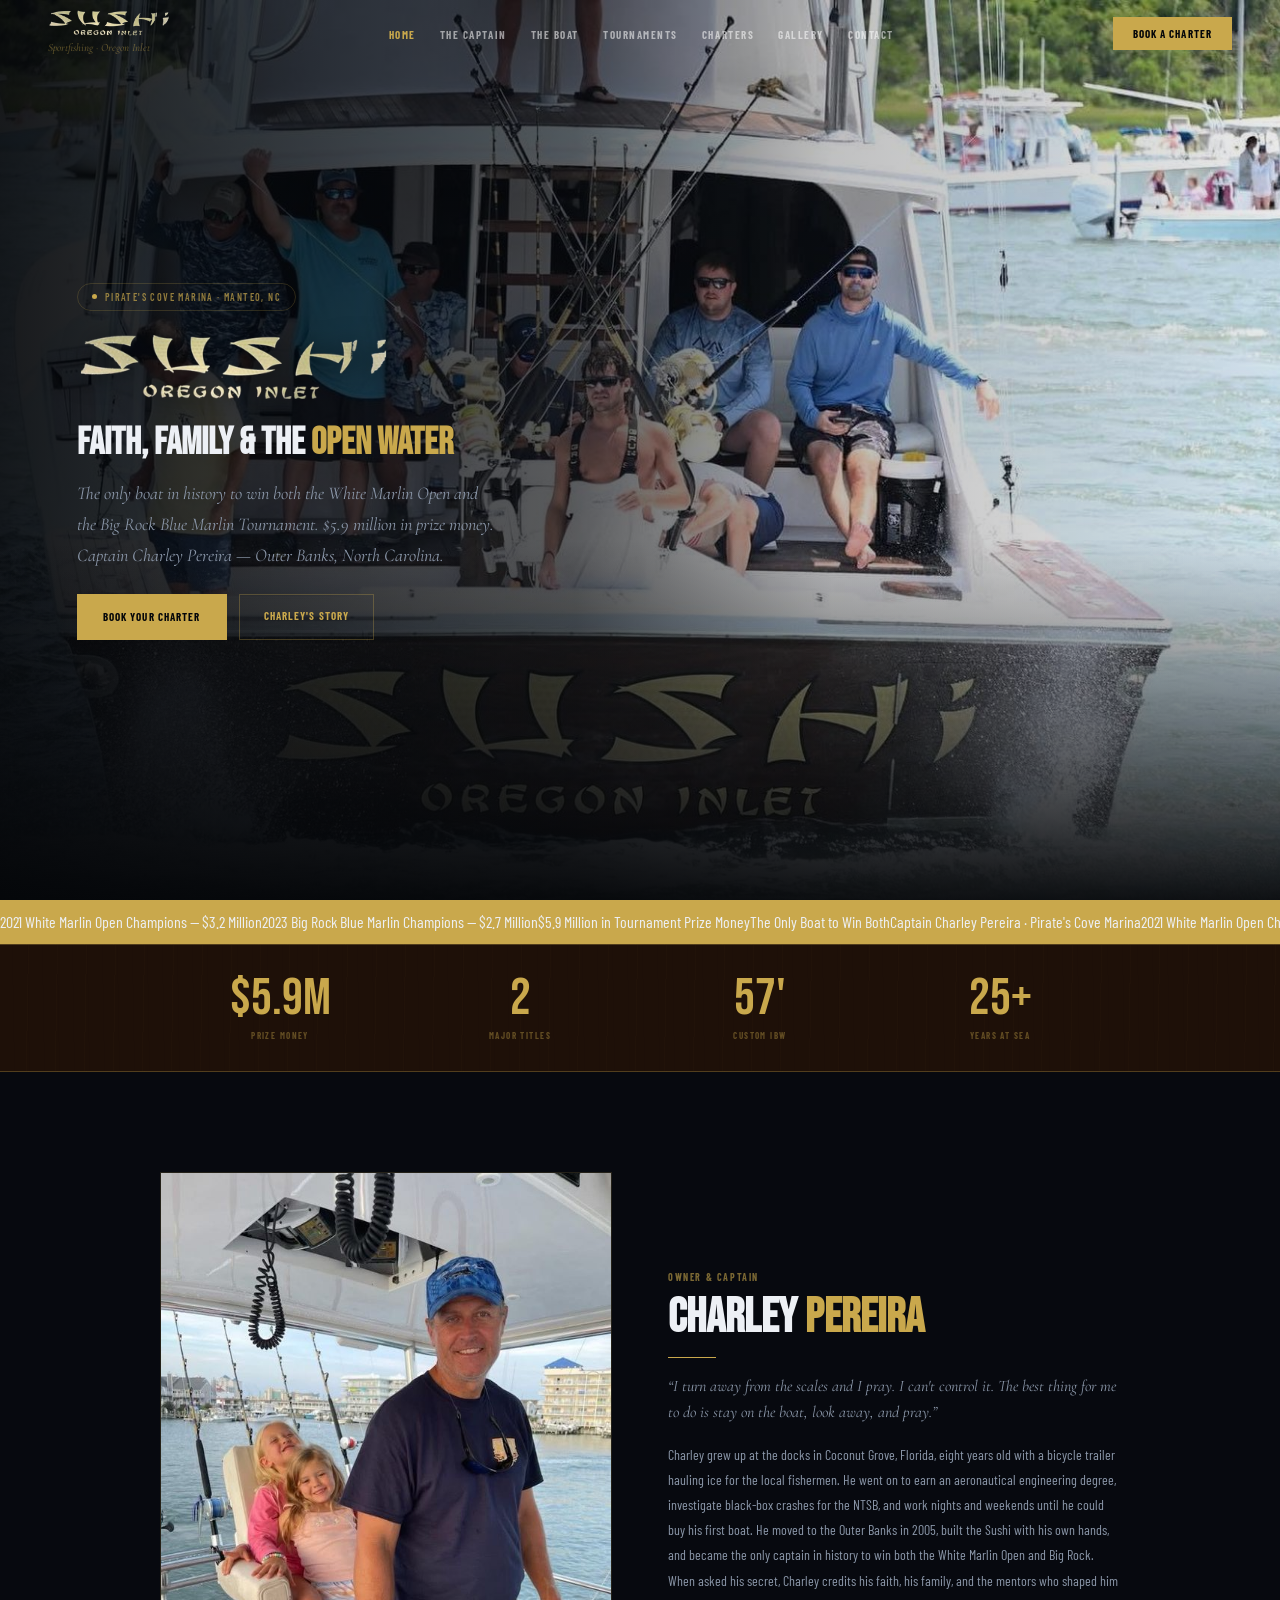
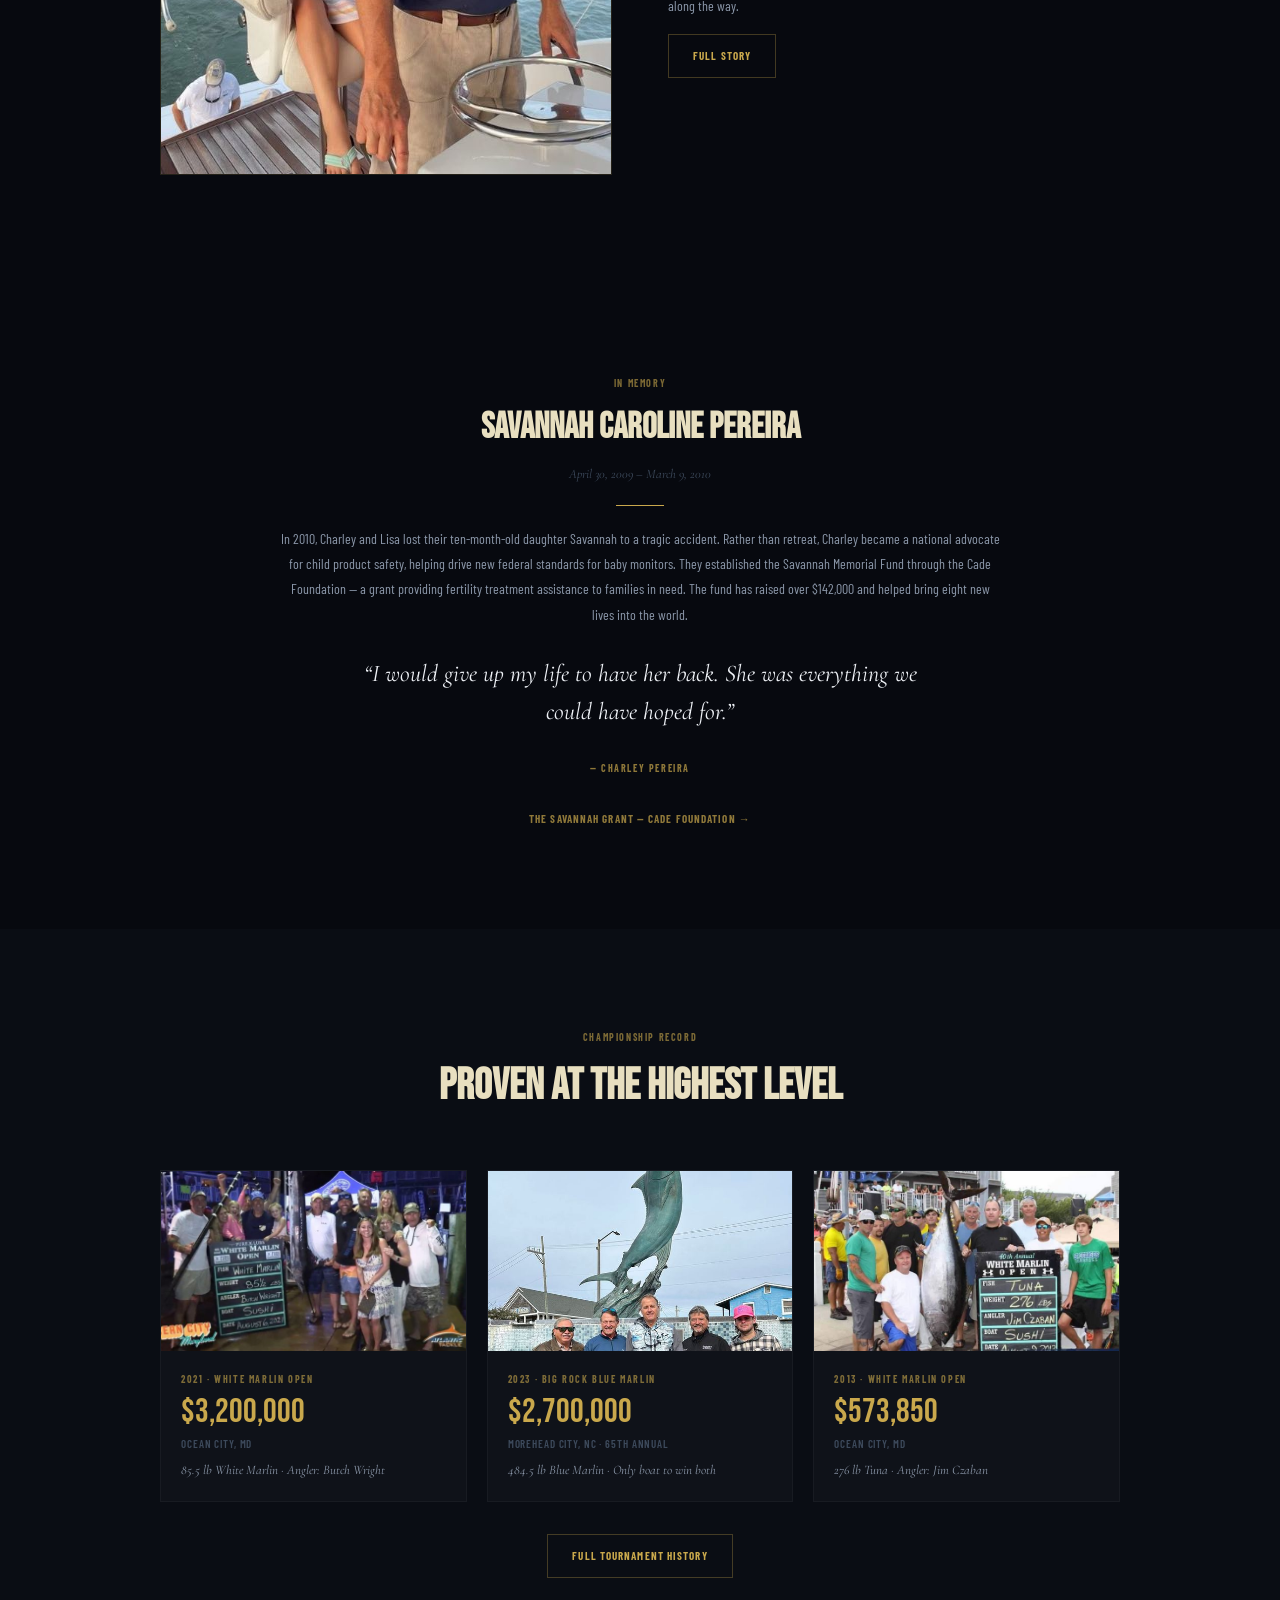
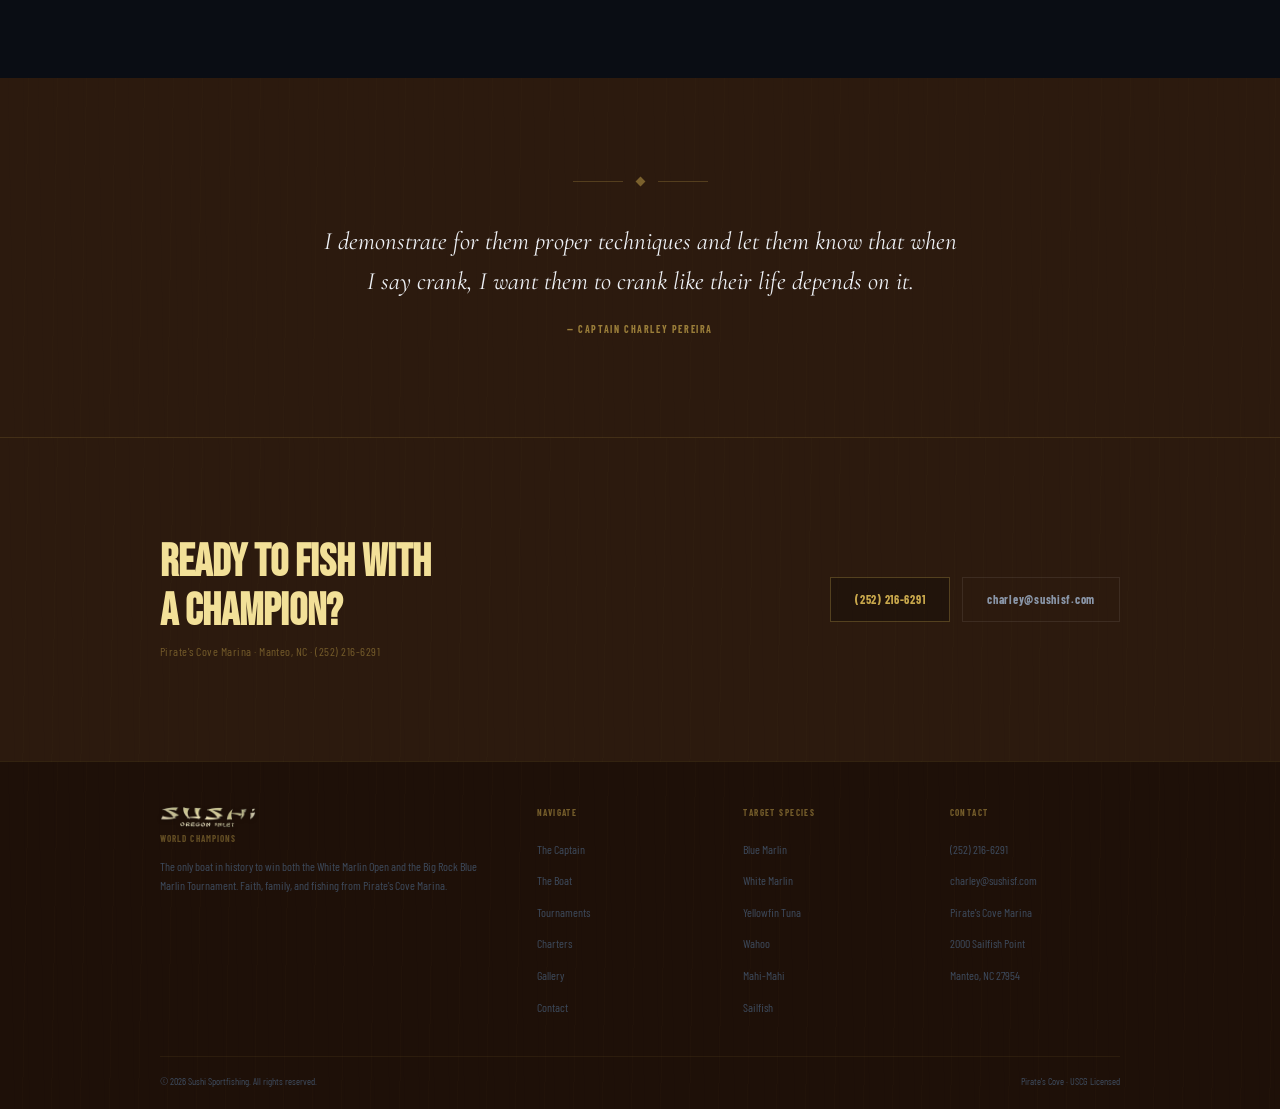
==== commit fb19ff87: "Add files via upload" ====
--- a/index.html
+++ b/index.html
@@ -42,7 +42,7 @@
   <div class="page-hero-bg" style="position:absolute;inset:0;background:url('assets/img/hero_transom.jpeg') center 35%/cover"></div>
   <div style="position:absolute;inset:0;background:linear-gradient(to right,rgba(4,6,9,0.92) 0%,rgba(4,6,9,0.65) 45%,rgba(4,6,9,0.25) 65%,rgba(4,6,9,0.08) 100%)"></div>
   <div style="position:absolute;bottom:0;left:0;right:0;height:40%;background:linear-gradient(to top,rgba(4,6,9,0.95),transparent)"></div>
-  <div style="position:relative;z-index:2;padding:0 clamp(24px,6vw,80px);max-width:600px;margin-top:20px">
+  <div style="position:relative;z-index:2;padding:0 clamp(24px,6vw,80px);max-width:calc(960px + clamp(48px,12vw,160px));width:100%;margin-top:20px">
     <div style="display:inline-flex;align-items:center;gap:8px;padding:5px 14px;border:1px solid rgba(201,168,76,0.2);border-radius:50px;margin-bottom:20px;animation:fadeUp 0.8s ease both">
       <div style="width:5px;height:5px;border-radius:50%;background:var(--gold);animation:pulse 2.5s infinite"></div>
       <span style="font-family:var(--font-body);font-size:10px;font-weight:600;letter-spacing:0.14em;text-transform:uppercase;color:var(--gold);opacity:0.7">Pirate's Cove Marina &middot; Manteo, NC</span>
@@ -68,7 +68,7 @@
 </div></div>
 
 <section class="teak-dark" style="border-top:1px solid rgba(201,168,76,0.3);border-bottom:1px solid rgba(201,168,76,0.3)">
-  <div style="display:grid;grid-template-columns:repeat(4,1fr);max-width:880px;margin:0 auto">
+  <div style="display:grid;grid-template-columns:repeat(4,1fr);max-width:960px;margin:0 auto">
     <div class="stat fade-in" style="text-align:center;padding:28px 12px;position:relative"><div style="font-family:var(--font-display);font-size:clamp(32px,4.5vw,52px);color:var(--gold);line-height:1">$5.9M</div><div style="font-family:var(--font-body);font-size:9px;font-weight:700;letter-spacing:0.16em;text-transform:uppercase;color:rgba(201,168,76,0.4);margin-top:4px">Prize Money</div></div>
     <div class="stat fade-in" style="text-align:center;padding:28px 12px"><div style="font-family:var(--font-display);font-size:clamp(32px,4.5vw,52px);color:var(--gold);line-height:1">2</div><div style="font-family:var(--font-body);font-size:9px;font-weight:700;letter-spacing:0.16em;text-transform:uppercase;color:rgba(201,168,76,0.4);margin-top:4px">Major Titles</div></div>
     <div class="stat fade-in" style="text-align:center;padding:28px 12px"><div style="font-family:var(--font-display);font-size:clamp(32px,4.5vw,52px);color:var(--gold);line-height:1">57'</div><div style="font-family:var(--font-body);font-size:9px;font-weight:700;letter-spacing:0.16em;text-transform:uppercase;color:rgba(201,168,76,0.4);margin-top:4px">Custom IBW</div></div>
@@ -77,7 +77,7 @@
 </section>
 
 <section class="section" style="background:var(--navy)">
-  <div style="display:grid;grid-template-columns:1fr 1fr;gap:56px;max-width:880px;margin:0 auto;align-items:center">
+  <div style="display:grid;grid-template-columns:1fr 1fr;gap:56px;max-width:960px;margin:0 auto;align-items:center">
     <div class="fade-in"><div style="aspect-ratio:3/4;overflow:hidden;border:1px solid rgba(201,168,76,0.15)"><img src="assets/img/captain_daughters.jpeg" alt="Captain Charley Pereira with daughters" style="width:100%;height:100%;object-fit:cover;object-position:top center"></div></div>
     <div class="fade-in">
       <div class="section-label">Owner &amp; Captain</div>
@@ -106,7 +106,7 @@
 
 <section class="section" style="background:var(--deep)">
   <div class="section-header fade-in"><div class="section-label">Championship Record</div><h2 class="section-title">Proven at the Highest Level</h2></div>
-  <div style="display:grid;grid-template-columns:repeat(3,1fr);gap:20px;max-width:880px;margin:0 auto">
+  <div style="display:grid;grid-template-columns:repeat(3,1fr);gap:20px;max-width:960px;margin:0 auto">
     <div class="fade-in" style="background:rgba(255,255,255,0.02);border:1px solid rgba(255,255,255,0.04);overflow:hidden;transition:all 0.3s">
       <img src="assets/img/wmo_board_2021.jpeg" alt="2021 WMO" style="width:100%;height:180px;object-fit:cover;object-position:center 30%">
       <div style="padding:20px"><div class="section-label">2021 &middot; White Marlin Open</div><div style="font-family:var(--font-display);font-size:34px;color:var(--gold);line-height:1;margin:8px 0 6px">$3,200,000</div><div style="font-family:var(--font-body);font-size:11px;font-weight:600;letter-spacing:0.08em;text-transform:uppercase;color:var(--text-muted);margin-bottom:8px">Ocean City, MD</div><div style="font-family:var(--font-elegant);font-style:italic;font-size:13px;color:var(--text-dim)">85.5 lb White Marlin &middot; Angler: Butch Wright</div></div>
--- a/assets/css/sushi-global.css
+++ b/assets/css/sushi-global.css
@@ -30,7 +30,7 @@
 .section-title{font-family:var(--font-display);font-size:clamp(26px,3.5vw,44px);color:var(--cream);margin-top:6px}
 .gold-rule{width:48px;height:1px;background:var(--gold);margin:14px 0}
 .gold-rule-center{width:48px;height:1px;background:var(--gold);margin:14px auto}
-.max-w{max-width:880px;margin-left:auto;margin-right:auto}
+.max-w{max-width:960px;margin-left:auto;margin-right:auto}
 
 /* NAV */
 .nav{position:fixed;top:0;left:0;right:0;z-index:1000;height:66px;display:flex;align-items:center;justify-content:space-between;padding:0 clamp(20px,4vw,48px);transition:all 0.4s}
@@ -67,13 +67,13 @@
 .page-hero{position:relative;height:45vh;min-height:320px;display:flex;align-items:flex-end;overflow:hidden;background:var(--black)}
 .page-hero-bg{position:absolute;inset:0;background-size:cover;background-position:center 40%}
 .page-hero-overlay{position:absolute;inset:0;background:linear-gradient(to top,rgba(4,6,9,0.95) 0%,rgba(4,6,9,0.4) 50%,rgba(4,6,9,0.2) 100%)}
-.page-hero-content{position:relative;z-index:2;padding:0 clamp(24px,6vw,80px) 40px;max-width:700px}
+.page-hero-content{position:relative;z-index:2;padding:0 clamp(24px,6vw,80px) 40px;width:100%;max-width:calc(960px + clamp(48px,12vw,160px))}
 .page-hero-label{font-family:var(--font-body);font-size:10px;font-weight:700;letter-spacing:0.16em;text-transform:uppercase;color:var(--gold);opacity:0.7;margin-bottom:6px}
 .page-hero h1{font-family:var(--font-display);font-size:clamp(32px,5vw,56px);color:var(--text);line-height:1.05}
 
 /* FOOTER */
 .footer{padding:44px clamp(24px,6vw,80px) 20px;border-top:1px solid rgba(201,168,76,0.12)}
-.footer-grid{display:grid;grid-template-columns:2fr 1fr 1fr 1fr;gap:36px;max-width:880px;margin:0 auto}
+.footer-grid{display:grid;grid-template-columns:2fr 1fr 1fr 1fr;gap:36px;max-width:960px;margin:0 auto}
 .footer-logo{height:22px;margin-bottom:4px;filter:drop-shadow(0 1px 2px rgba(0,0,0,0.3))}
 .footer-brand-sub{font-family:var(--font-body);font-size:9px;font-weight:700;letter-spacing:0.12em;text-transform:uppercase;color:var(--gold);opacity:0.4;margin-top:4px}
 .footer-brand-desc{font-family:var(--font-body);font-size:12px;color:var(--text-muted);margin-top:10px;line-height:1.6}
@@ -82,7 +82,7 @@
 .footer-col li{margin-bottom:6px}
 .footer-col a,.footer-col span{font-family:var(--font-body);font-size:12px;color:var(--text-muted);transition:color 0.3s}
 .footer-col a:hover{color:var(--text)}
-.footer-bottom{max-width:880px;margin:32px auto 0;padding-top:16px;border-top:1px solid rgba(201,168,76,0.08);display:flex;justify-content:space-between;flex-wrap:wrap;gap:10px}
+.footer-bottom{max-width:960px;margin:32px auto 0;padding-top:16px;border-top:1px solid rgba(201,168,76,0.08);display:flex;justify-content:space-between;flex-wrap:wrap;gap:10px}
 .footer-bottom span{font-family:var(--font-body);font-size:10px;color:var(--text-muted)}
 
 /* QUOTE SECTION */
@@ -94,7 +94,7 @@
 .quote-attr{font-family:var(--font-body);font-size:10px;font-weight:700;letter-spacing:0.16em;text-transform:uppercase;color:var(--gold);opacity:0.7}
 
 /* CTA SECTION */
-.cta-inner{max-width:880px;margin:0 auto;display:flex;align-items:center;justify-content:space-between;gap:28px;flex-wrap:wrap}
+.cta-inner{max-width:960px;margin:0 auto;display:flex;align-items:center;justify-content:space-between;gap:28px;flex-wrap:wrap}
 .cta-headline{font-family:var(--font-display);font-size:clamp(28px,3.5vw,48px);color:var(--gold3);line-height:1.1}
 .cta-sub{font-family:var(--font-body);font-size:12px;color:rgba(201,168,76,0.45);letter-spacing:0.04em;margin-top:6px}
 .cta-buttons{display:flex;gap:12px;flex-wrap:wrap}
@@ -116,7 +116,7 @@
 .gallery-grid img:hover{transform:scale(1.03)}
 
 /* CONTACT FORM */
-.contact-grid{display:grid;grid-template-columns:1fr 1fr;gap:48px;max-width:880px;margin:0 auto;align-items:start}
+.contact-grid{display:grid;grid-template-columns:1fr 1fr;gap:48px;max-width:960px;margin:0 auto;align-items:start}
 .form-group{margin-bottom:16px}
 .form-group label{display:block;font-family:var(--font-body);font-size:10px;font-weight:700;letter-spacing:0.12em;text-transform:uppercase;color:var(--gold);opacity:0.6;margin-bottom:6px}
 .form-group input,.form-group textarea,.form-group select{width:100%;background:var(--deep);border:1px solid rgba(201,168,76,0.12);color:var(--text);font-family:var(--font-body);font-size:14px;padding:12px 14px;outline:none;transition:border-color 0.3s}
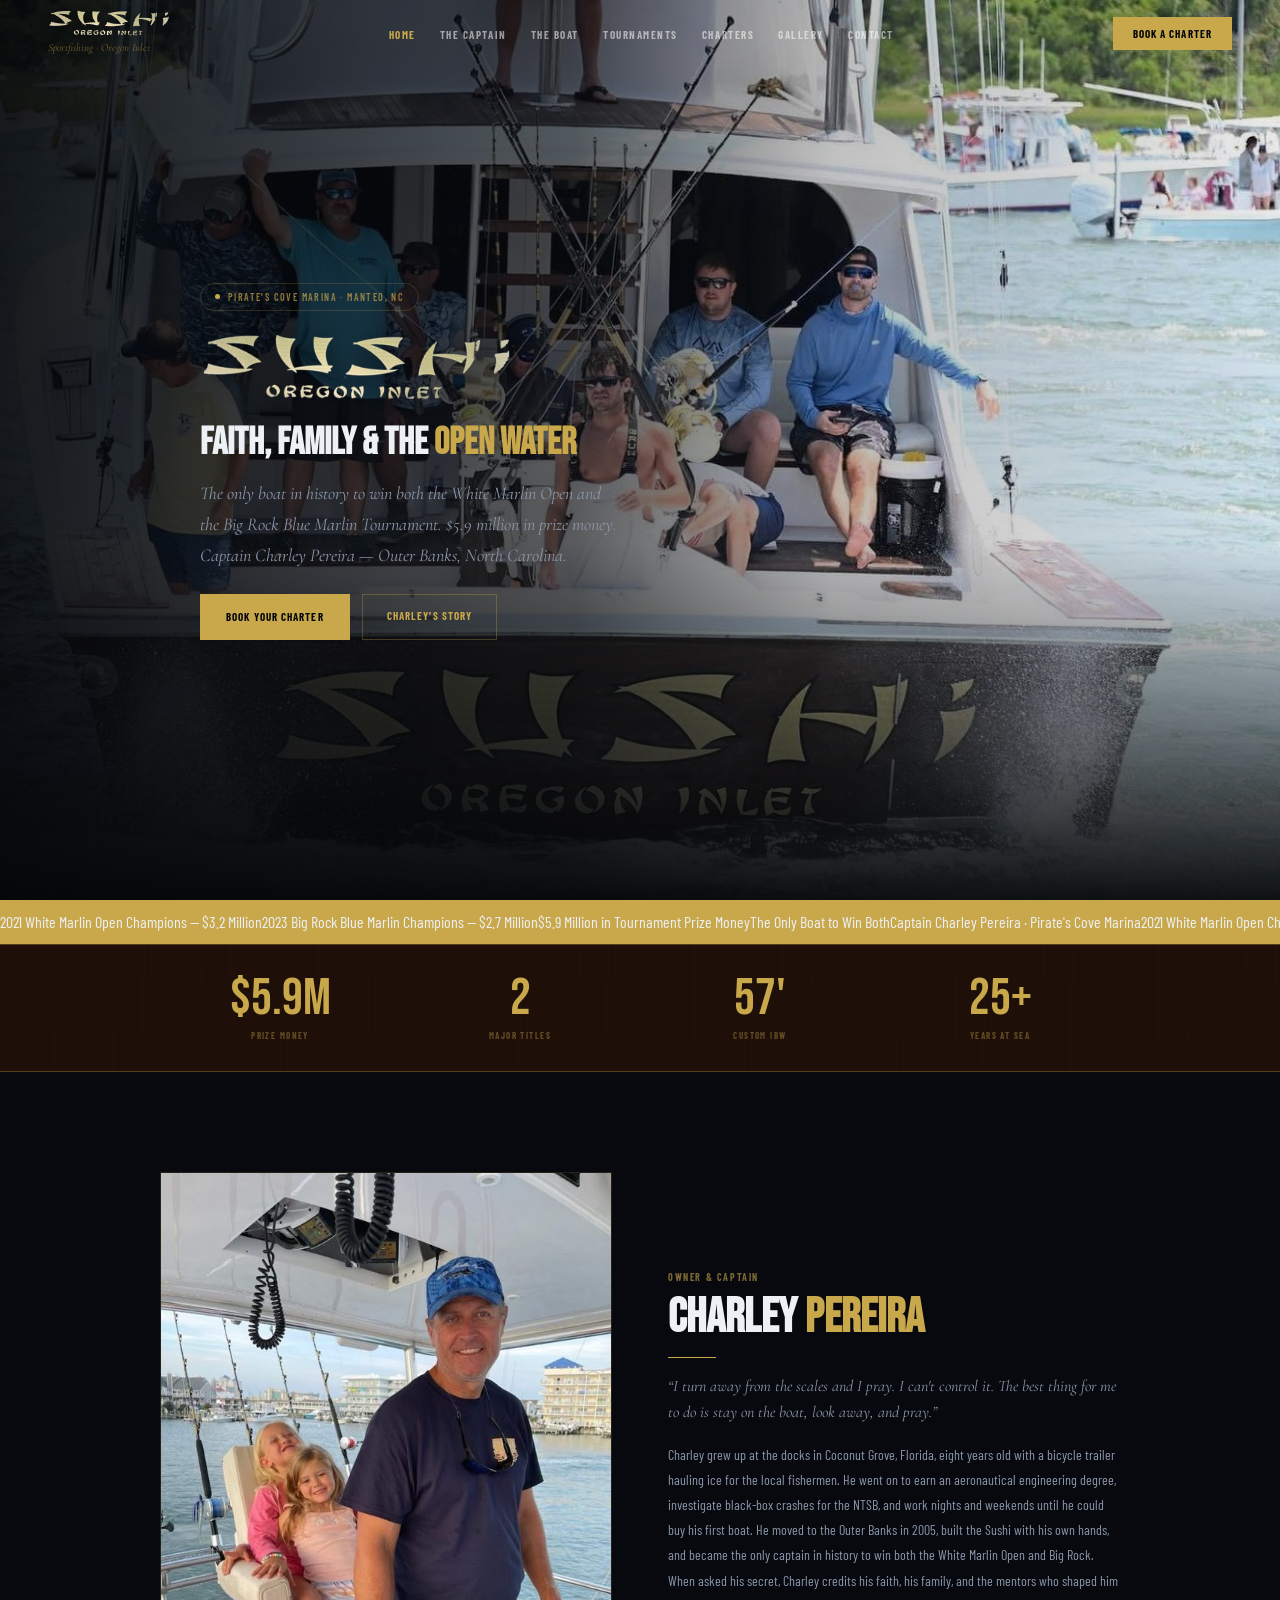
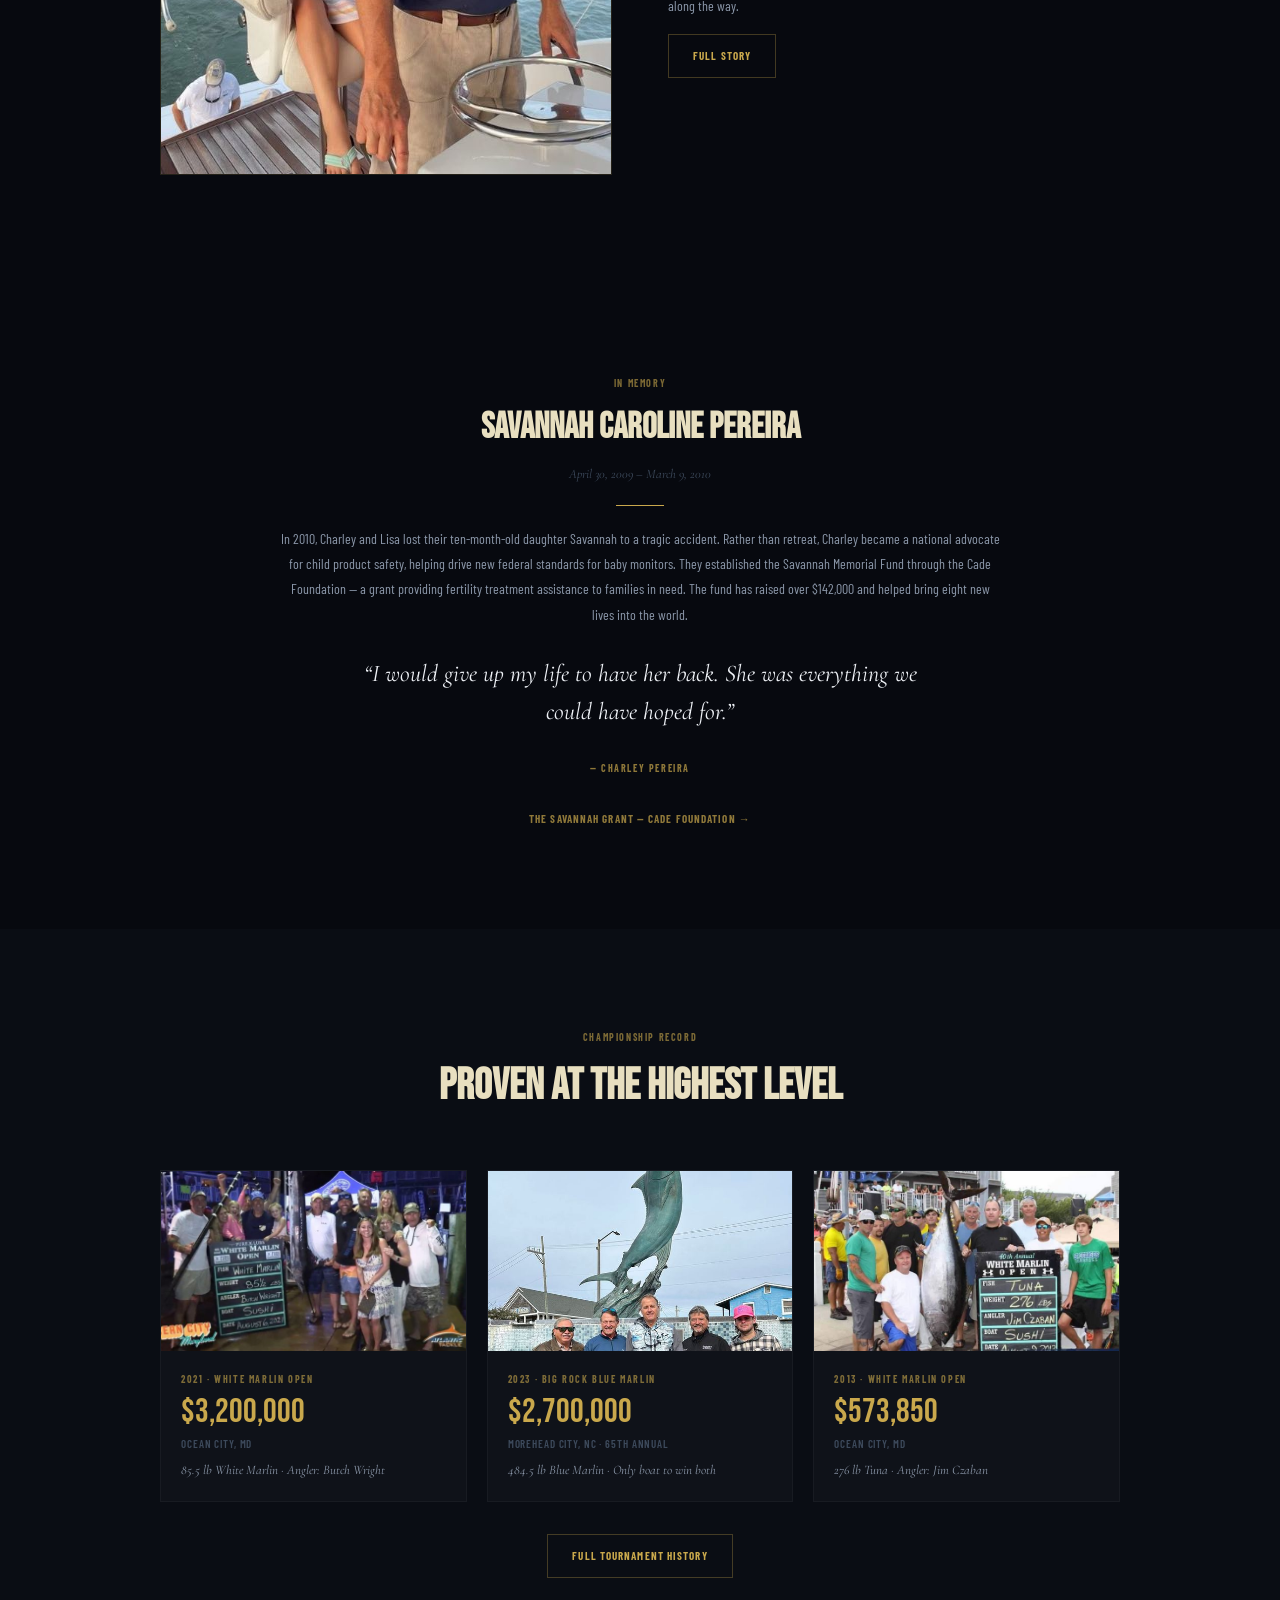
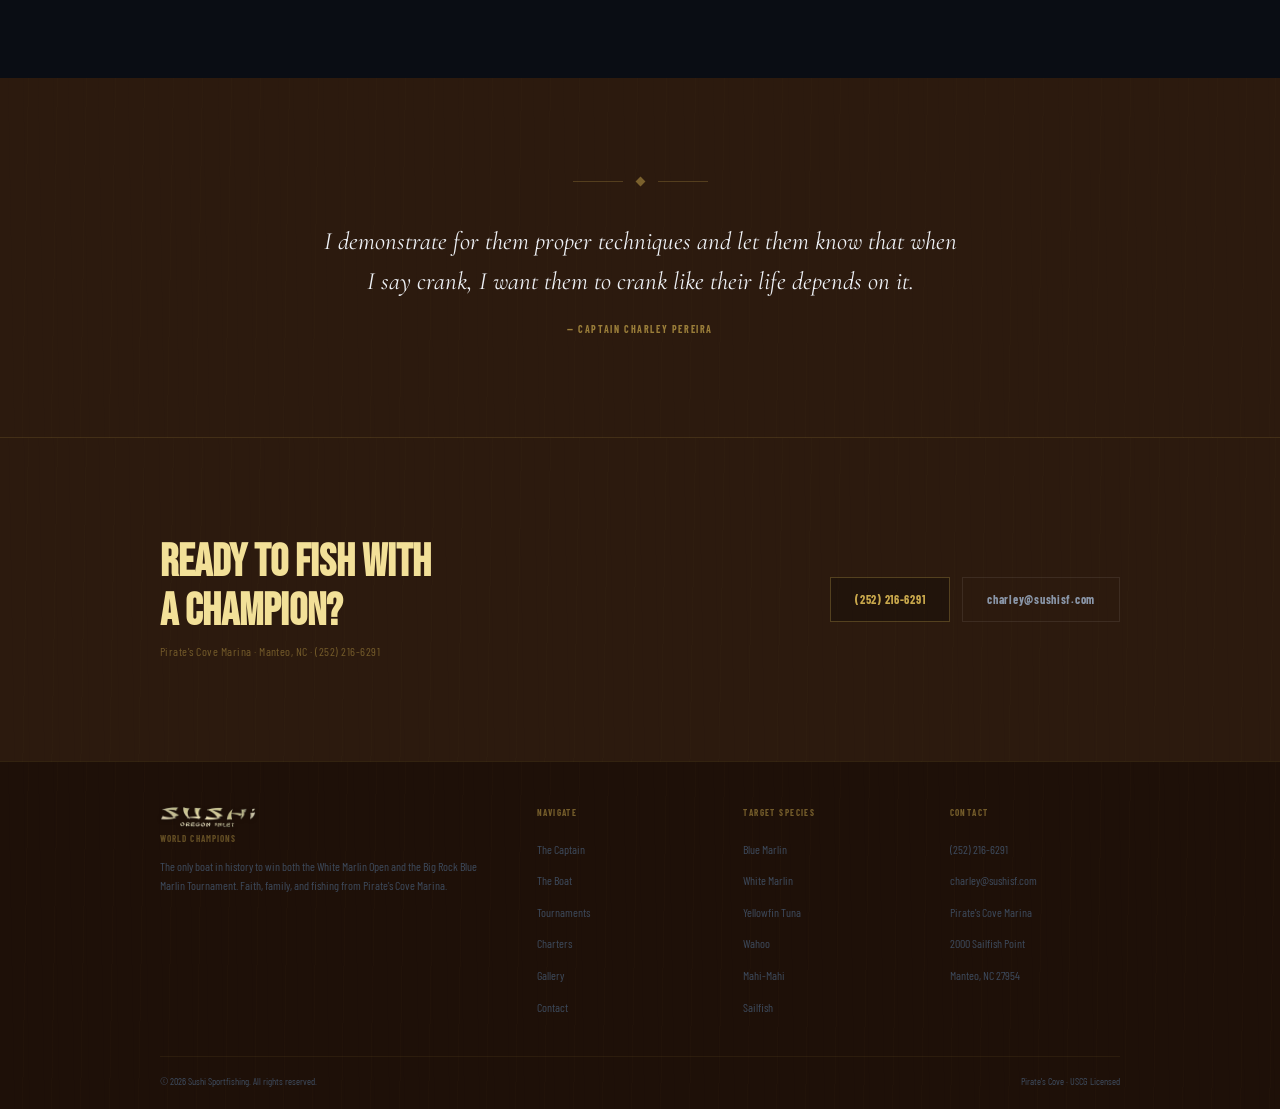
==== commit 271e8564: "Add files via upload" ====
--- a/index.html
+++ b/index.html
@@ -42,7 +42,7 @@
   <div class="page-hero-bg" style="position:absolute;inset:0;background:url('assets/img/hero_transom.jpeg') center 35%/cover"></div>
   <div style="position:absolute;inset:0;background:linear-gradient(to right,rgba(4,6,9,0.92) 0%,rgba(4,6,9,0.65) 45%,rgba(4,6,9,0.25) 65%,rgba(4,6,9,0.08) 100%)"></div>
   <div style="position:absolute;bottom:0;left:0;right:0;height:40%;background:linear-gradient(to top,rgba(4,6,9,0.95),transparent)"></div>
-  <div style="position:relative;z-index:2;padding:0 clamp(24px,6vw,80px);max-width:calc(960px + clamp(48px,12vw,160px));width:100%;margin-top:20px">
+  <div style="position:relative;z-index:2;width:100%;max-width:960px;margin:0 auto;padding:0 clamp(24px,4vw,40px);padding-top:20px">
     <div style="display:inline-flex;align-items:center;gap:8px;padding:5px 14px;border:1px solid rgba(201,168,76,0.2);border-radius:50px;margin-bottom:20px;animation:fadeUp 0.8s ease both">
       <div style="width:5px;height:5px;border-radius:50%;background:var(--gold);animation:pulse 2.5s infinite"></div>
       <span style="font-family:var(--font-body);font-size:10px;font-weight:600;letter-spacing:0.14em;text-transform:uppercase;color:var(--gold);opacity:0.7">Pirate's Cove Marina &middot; Manteo, NC</span>
--- a/assets/css/sushi-global.css
+++ b/assets/css/sushi-global.css
@@ -67,7 +67,7 @@
 .page-hero{position:relative;height:45vh;min-height:320px;display:flex;align-items:flex-end;overflow:hidden;background:var(--black)}
 .page-hero-bg{position:absolute;inset:0;background-size:cover;background-position:center 40%}
 .page-hero-overlay{position:absolute;inset:0;background:linear-gradient(to top,rgba(4,6,9,0.95) 0%,rgba(4,6,9,0.4) 50%,rgba(4,6,9,0.2) 100%)}
-.page-hero-content{position:relative;z-index:2;padding:0 clamp(24px,6vw,80px) 40px;width:100%;max-width:calc(960px + clamp(48px,12vw,160px))}
+.page-hero-content{position:relative;z-index:2;width:100%;max-width:960px;margin:0 auto;padding:0 clamp(24px,4vw,40px) 40px}
 .page-hero-label{font-family:var(--font-body);font-size:10px;font-weight:700;letter-spacing:0.16em;text-transform:uppercase;color:var(--gold);opacity:0.7;margin-bottom:6px}
 .page-hero h1{font-family:var(--font-display);font-size:clamp(32px,5vw,56px);color:var(--text);line-height:1.05}
 
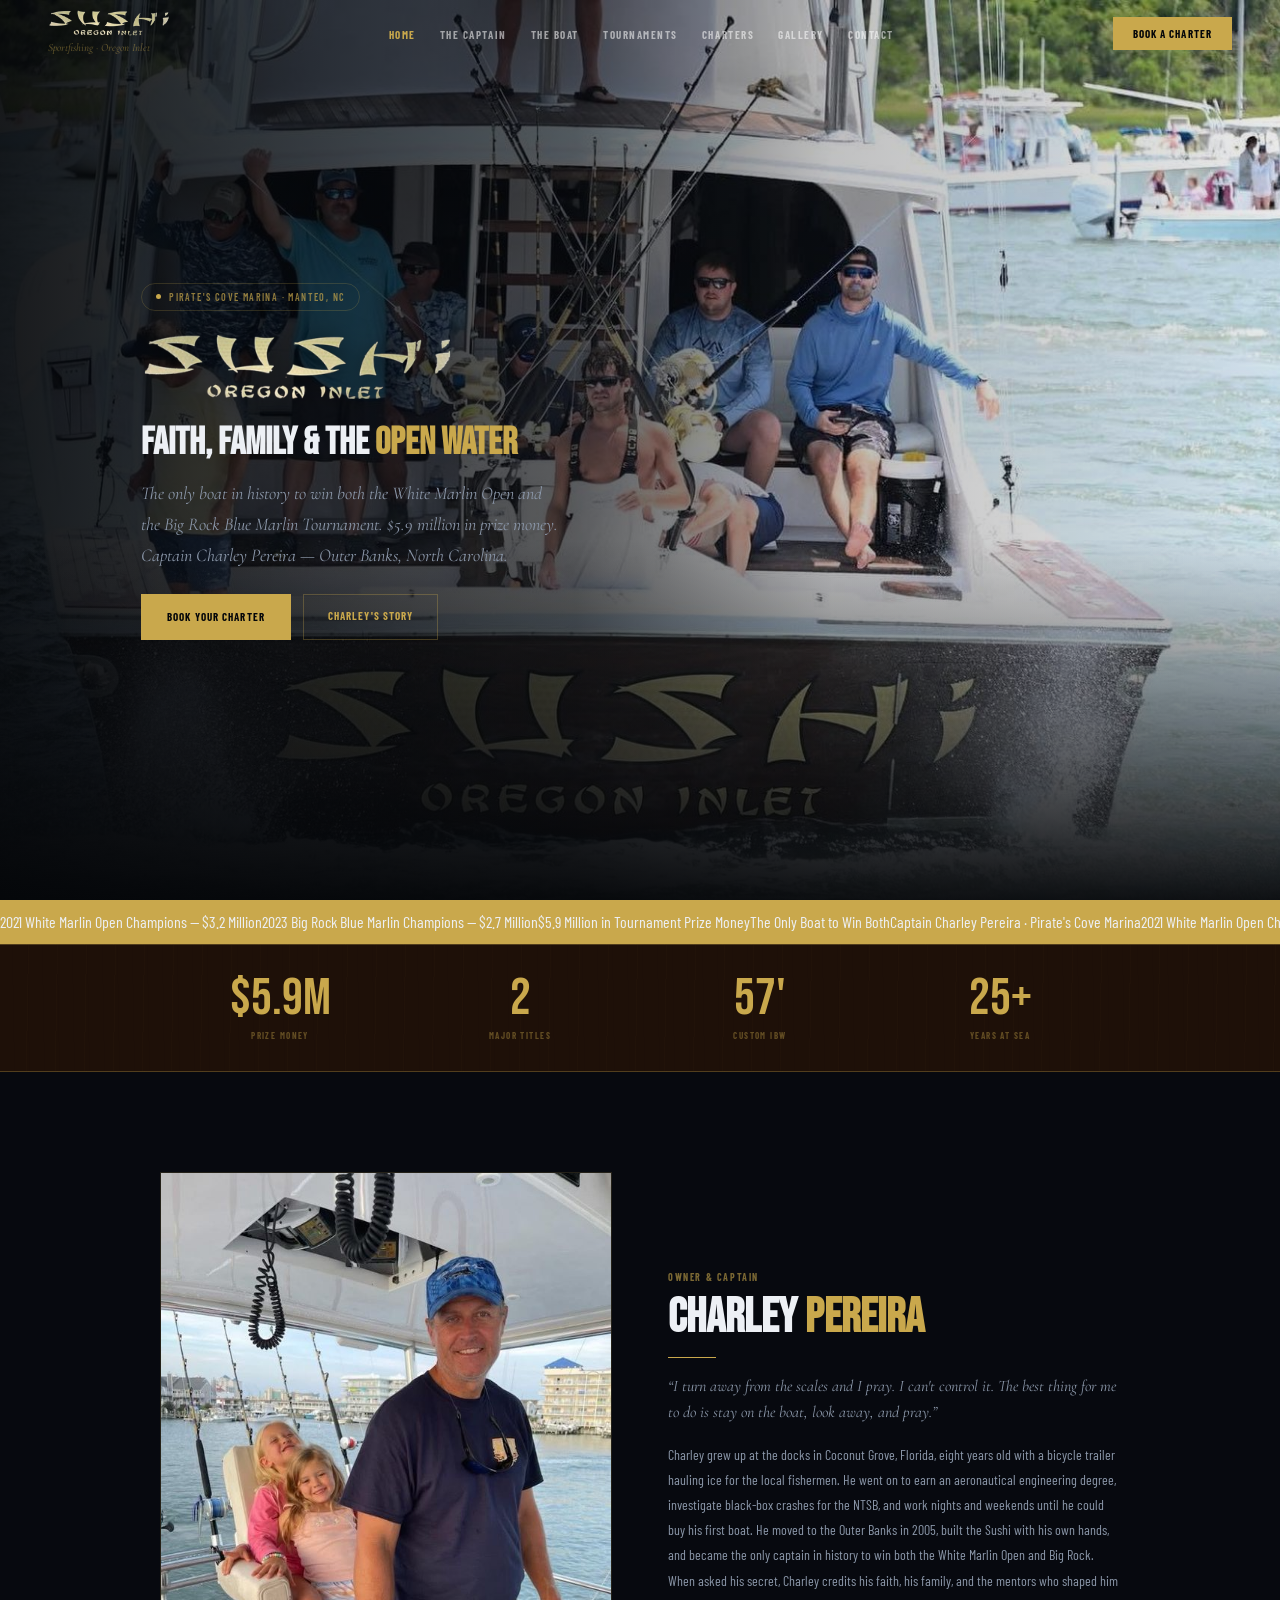
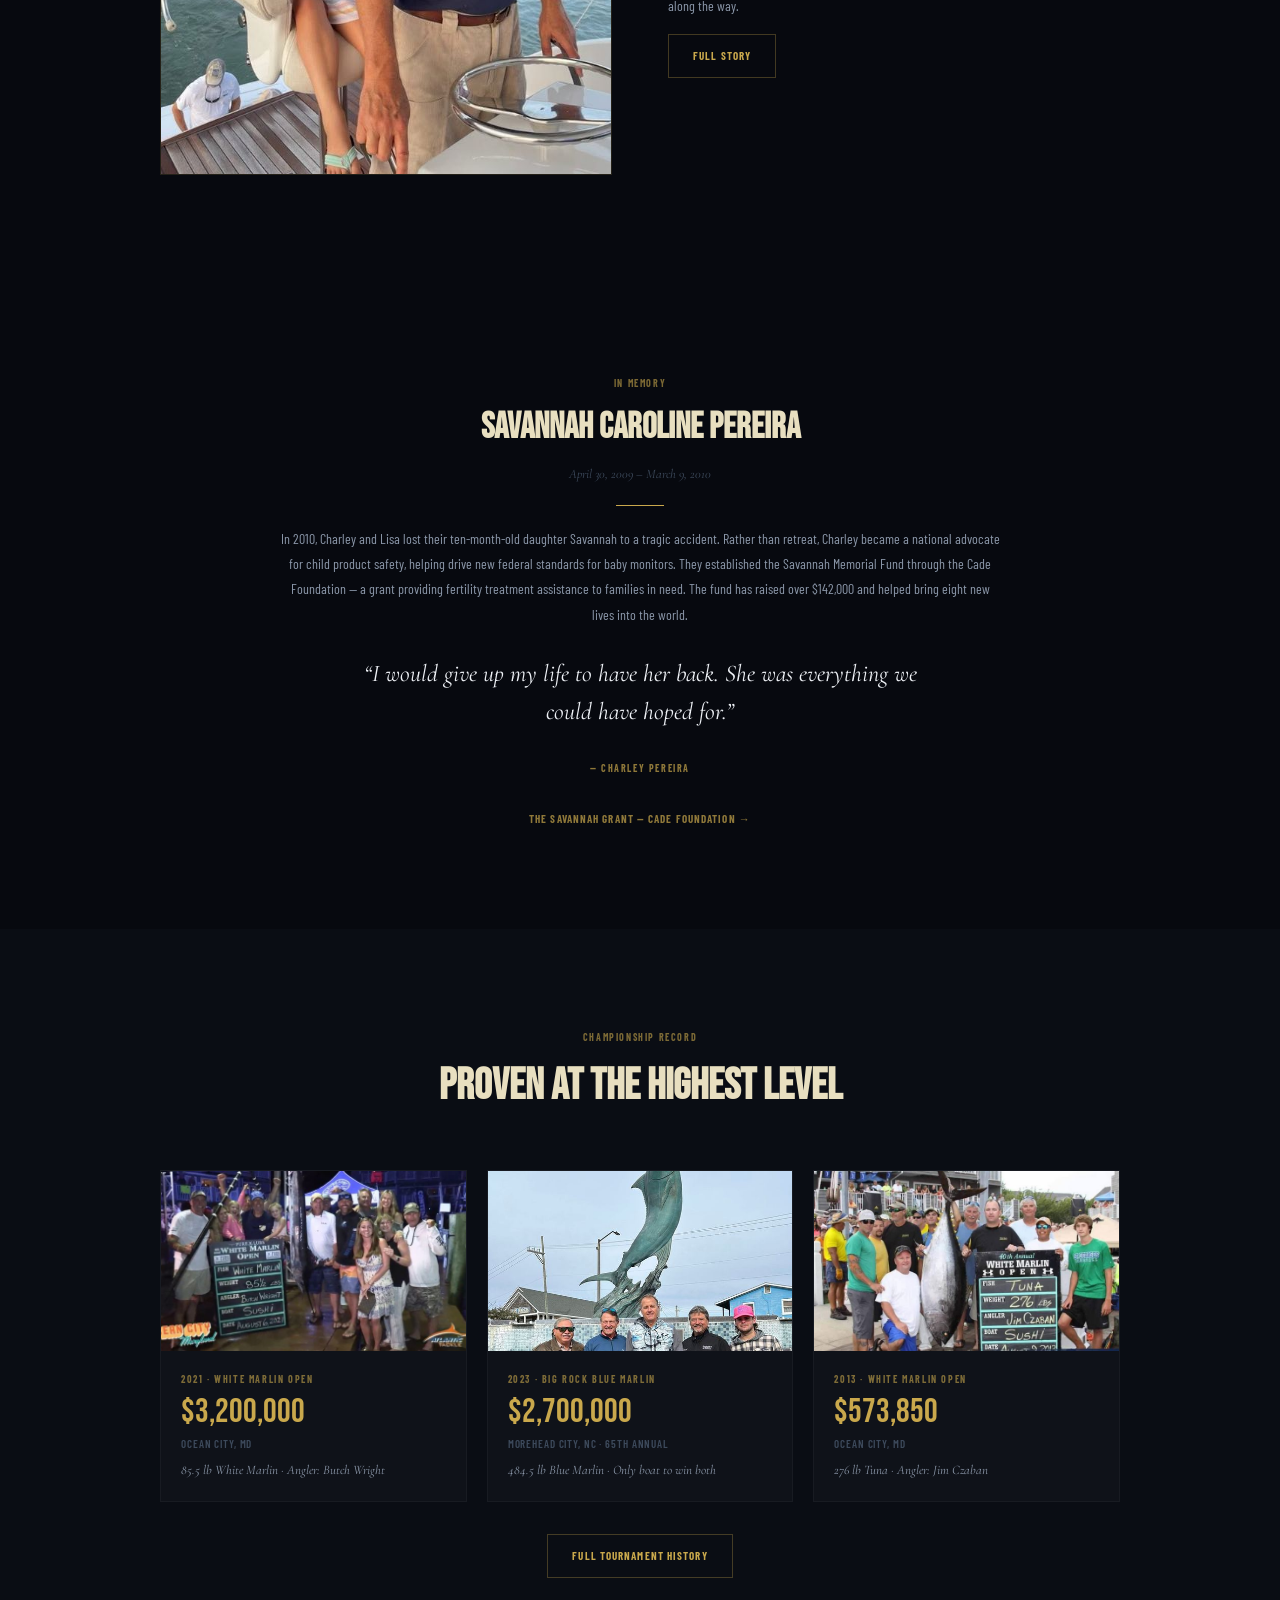
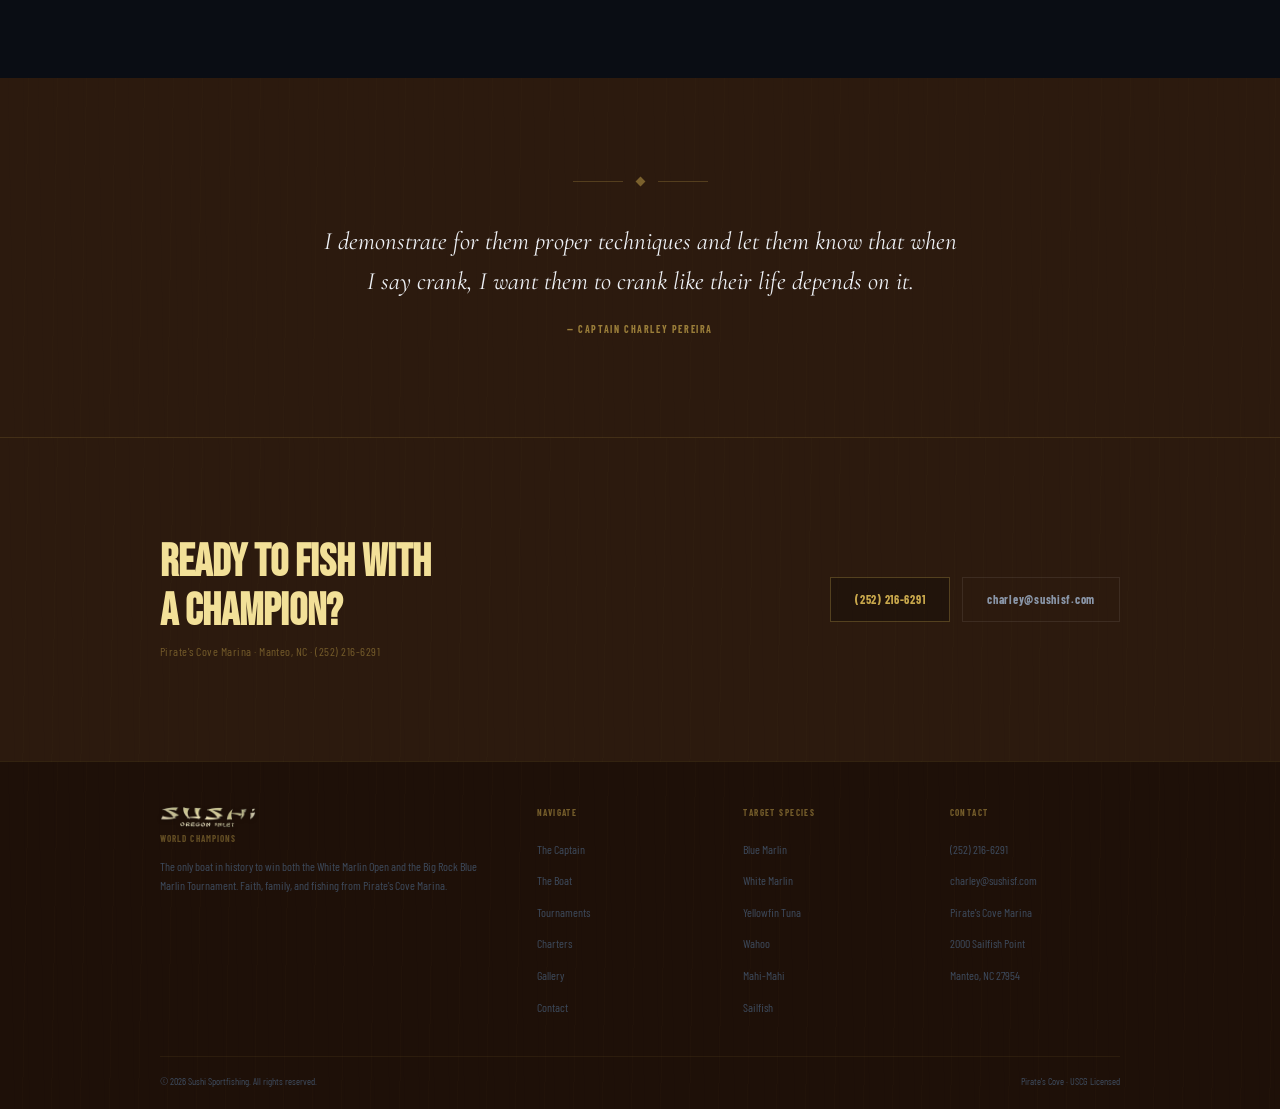
==== commit 1a35e63c: "Add files via upload" ====
--- a/index.html
+++ b/index.html
@@ -42,7 +42,7 @@
   <div class="page-hero-bg" style="position:absolute;inset:0;background:url('assets/img/hero_transom.jpeg') center 35%/cover"></div>
   <div style="position:absolute;inset:0;background:linear-gradient(to right,rgba(4,6,9,0.92) 0%,rgba(4,6,9,0.65) 45%,rgba(4,6,9,0.25) 65%,rgba(4,6,9,0.08) 100%)"></div>
   <div style="position:absolute;bottom:0;left:0;right:0;height:40%;background:linear-gradient(to top,rgba(4,6,9,0.95),transparent)"></div>
-  <div style="position:relative;z-index:2;width:100%;max-width:960px;margin:0 auto;padding:0 clamp(24px,4vw,40px);padding-top:20px">
+  <div style="position:relative;z-index:2;width:100%;max-width:1100px;margin:0 auto;padding:0 clamp(32px,4vw,60px);padding-top:20px">
     <div style="display:inline-flex;align-items:center;gap:8px;padding:5px 14px;border:1px solid rgba(201,168,76,0.2);border-radius:50px;margin-bottom:20px;animation:fadeUp 0.8s ease both">
       <div style="width:5px;height:5px;border-radius:50%;background:var(--gold);animation:pulse 2.5s infinite"></div>
       <span style="font-family:var(--font-body);font-size:10px;font-weight:600;letter-spacing:0.14em;text-transform:uppercase;color:var(--gold);opacity:0.7">Pirate's Cove Marina &middot; Manteo, NC</span>
--- a/assets/css/sushi-global.css
+++ b/assets/css/sushi-global.css
@@ -67,7 +67,7 @@
 .page-hero{position:relative;height:45vh;min-height:320px;display:flex;align-items:flex-end;overflow:hidden;background:var(--black)}
 .page-hero-bg{position:absolute;inset:0;background-size:cover;background-position:center 40%}
 .page-hero-overlay{position:absolute;inset:0;background:linear-gradient(to top,rgba(4,6,9,0.95) 0%,rgba(4,6,9,0.4) 50%,rgba(4,6,9,0.2) 100%)}
-.page-hero-content{position:relative;z-index:2;width:100%;max-width:960px;margin:0 auto;padding:0 clamp(24px,4vw,40px) 40px}
+.page-hero-content{position:relative;z-index:2;width:100%;max-width:1100px;margin:0 auto;padding:0 clamp(32px,4vw,60px) 40px}
 .page-hero-label{font-family:var(--font-body);font-size:10px;font-weight:700;letter-spacing:0.16em;text-transform:uppercase;color:var(--gold);opacity:0.7;margin-bottom:6px}
 .page-hero h1{font-family:var(--font-display);font-size:clamp(32px,5vw,56px);color:var(--text);line-height:1.05}
 
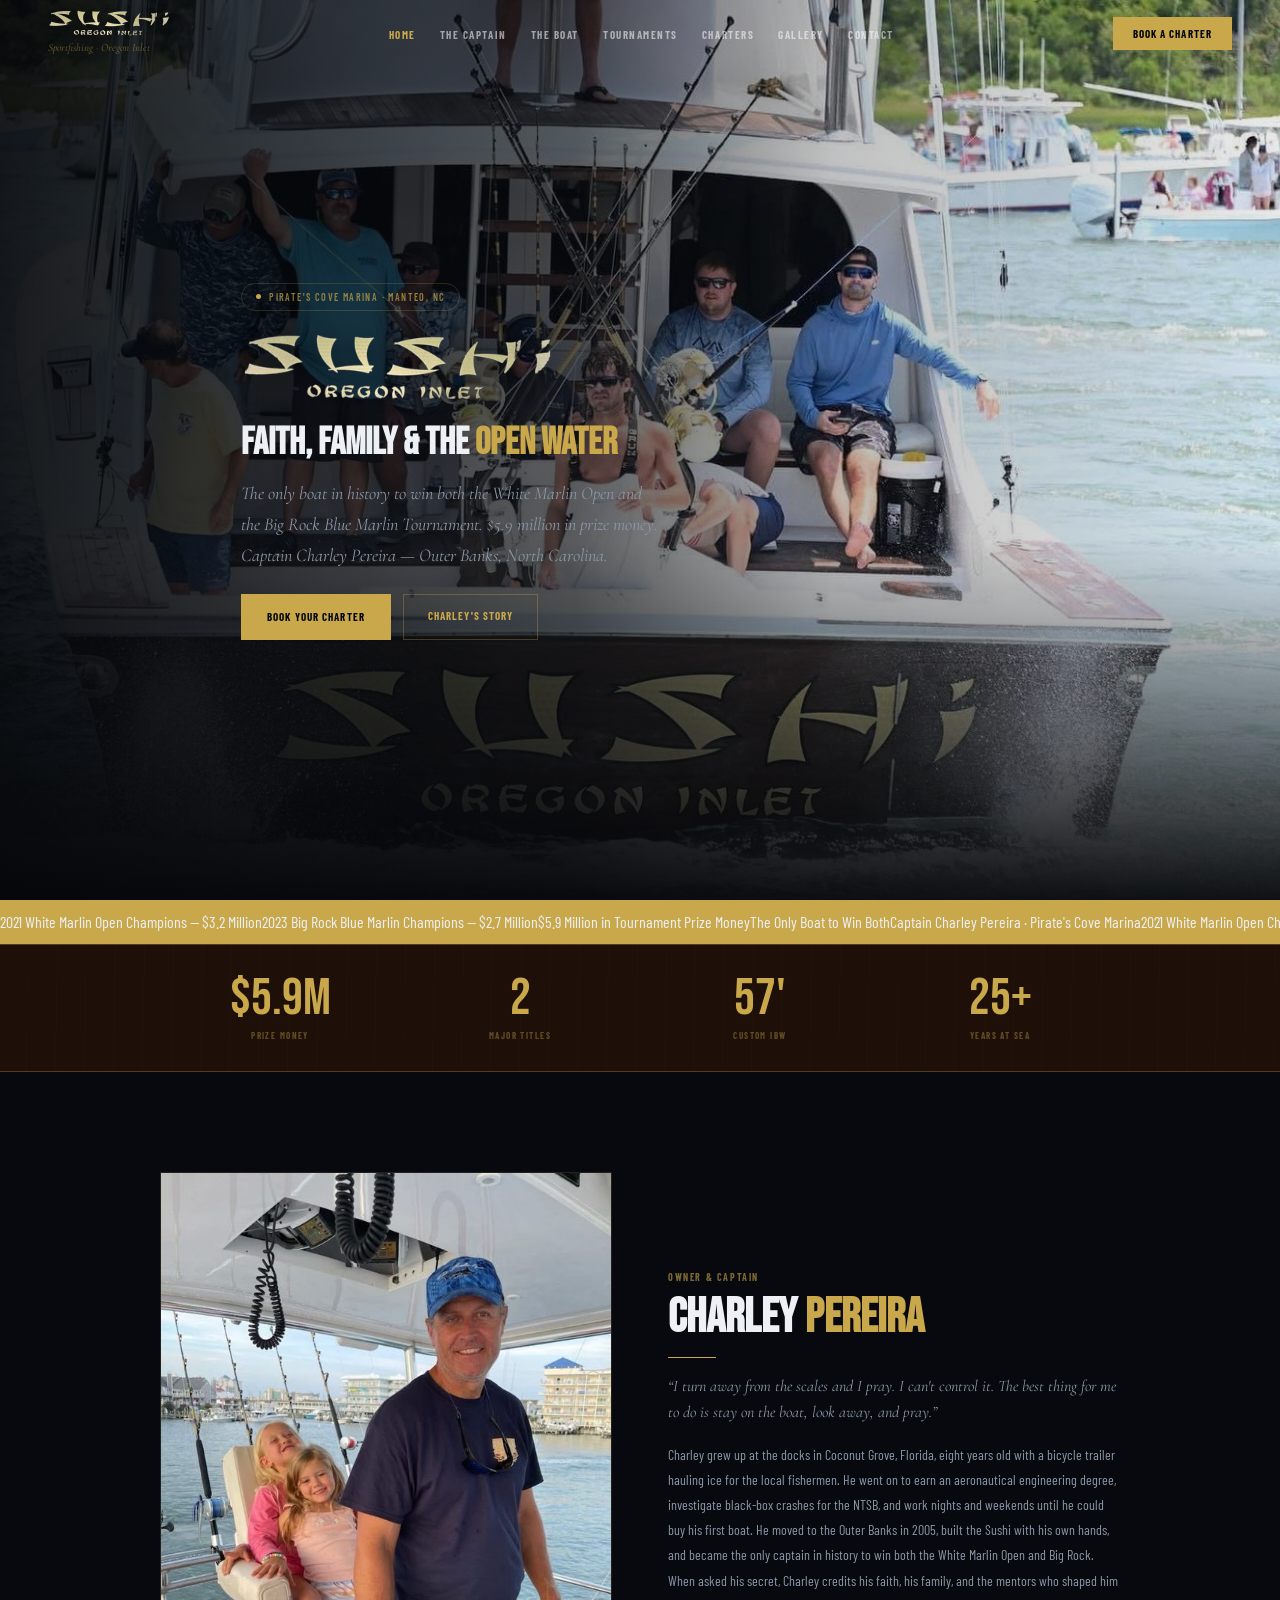
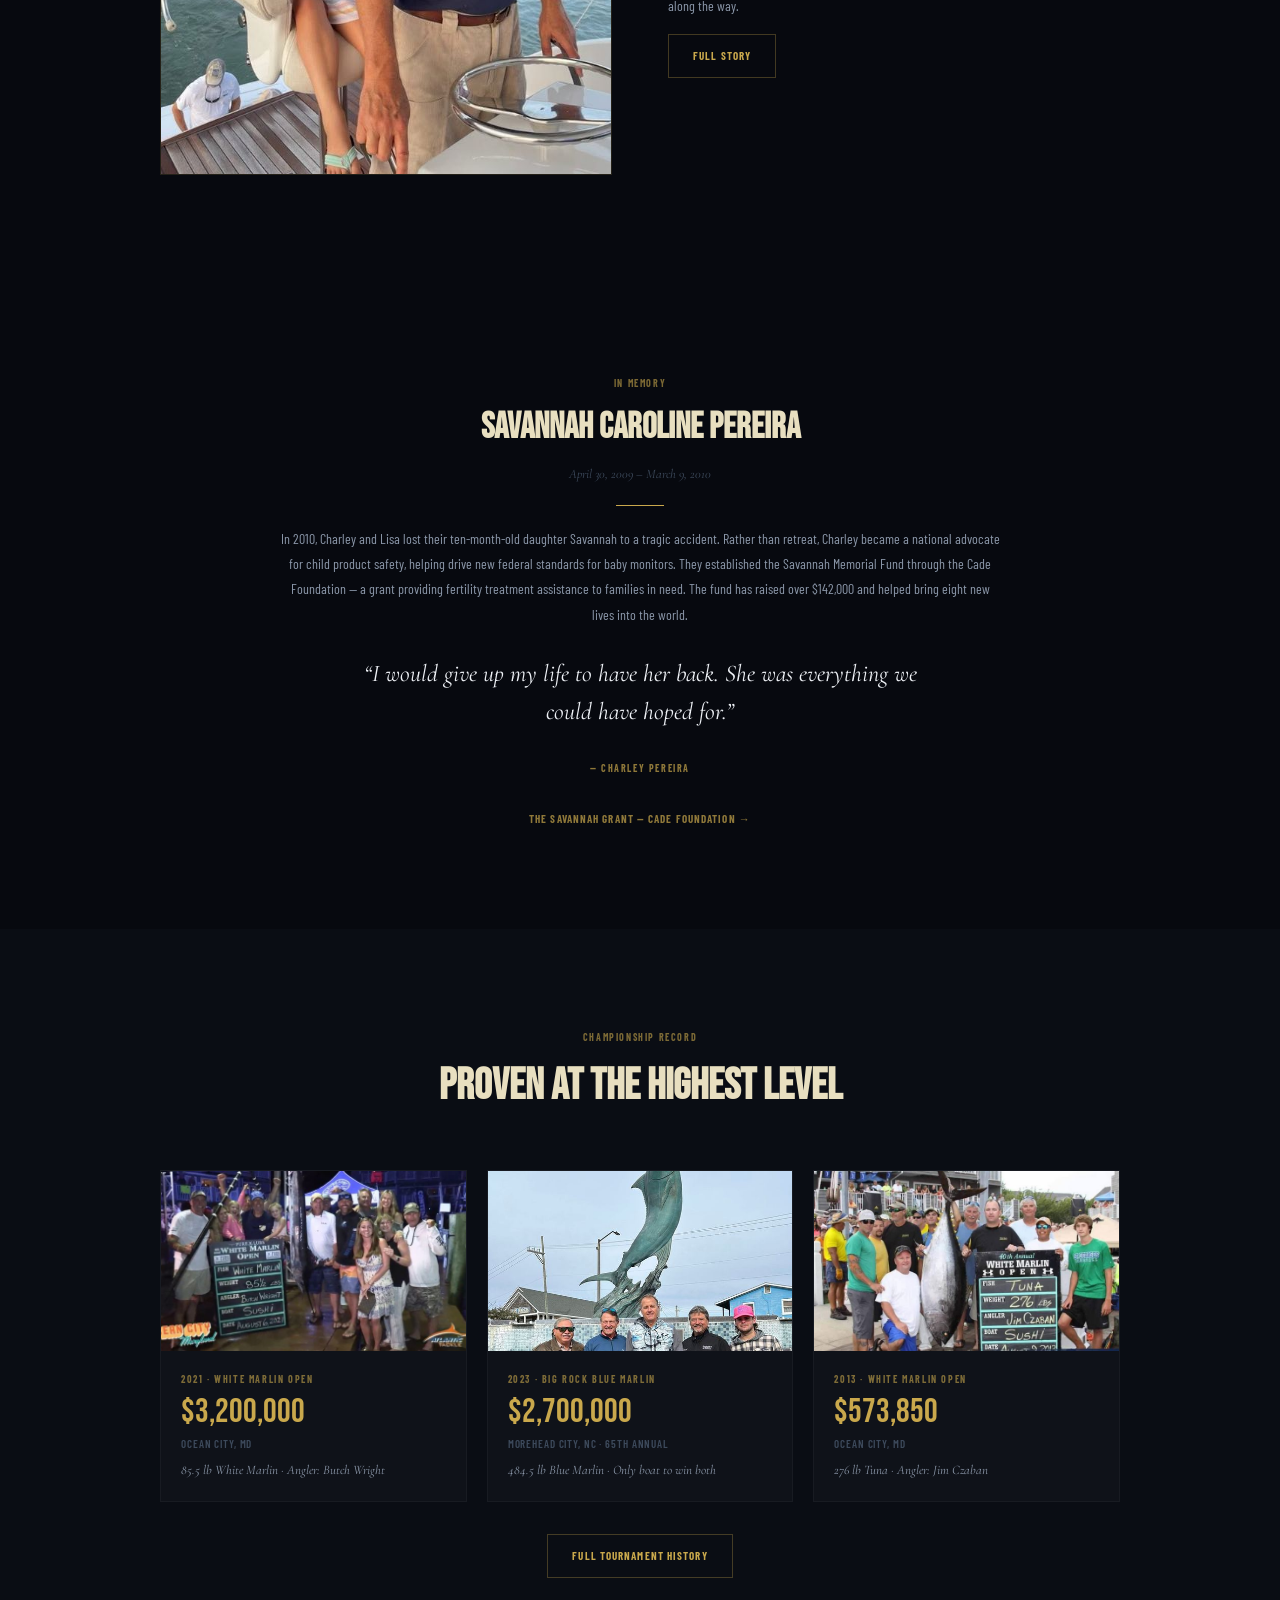
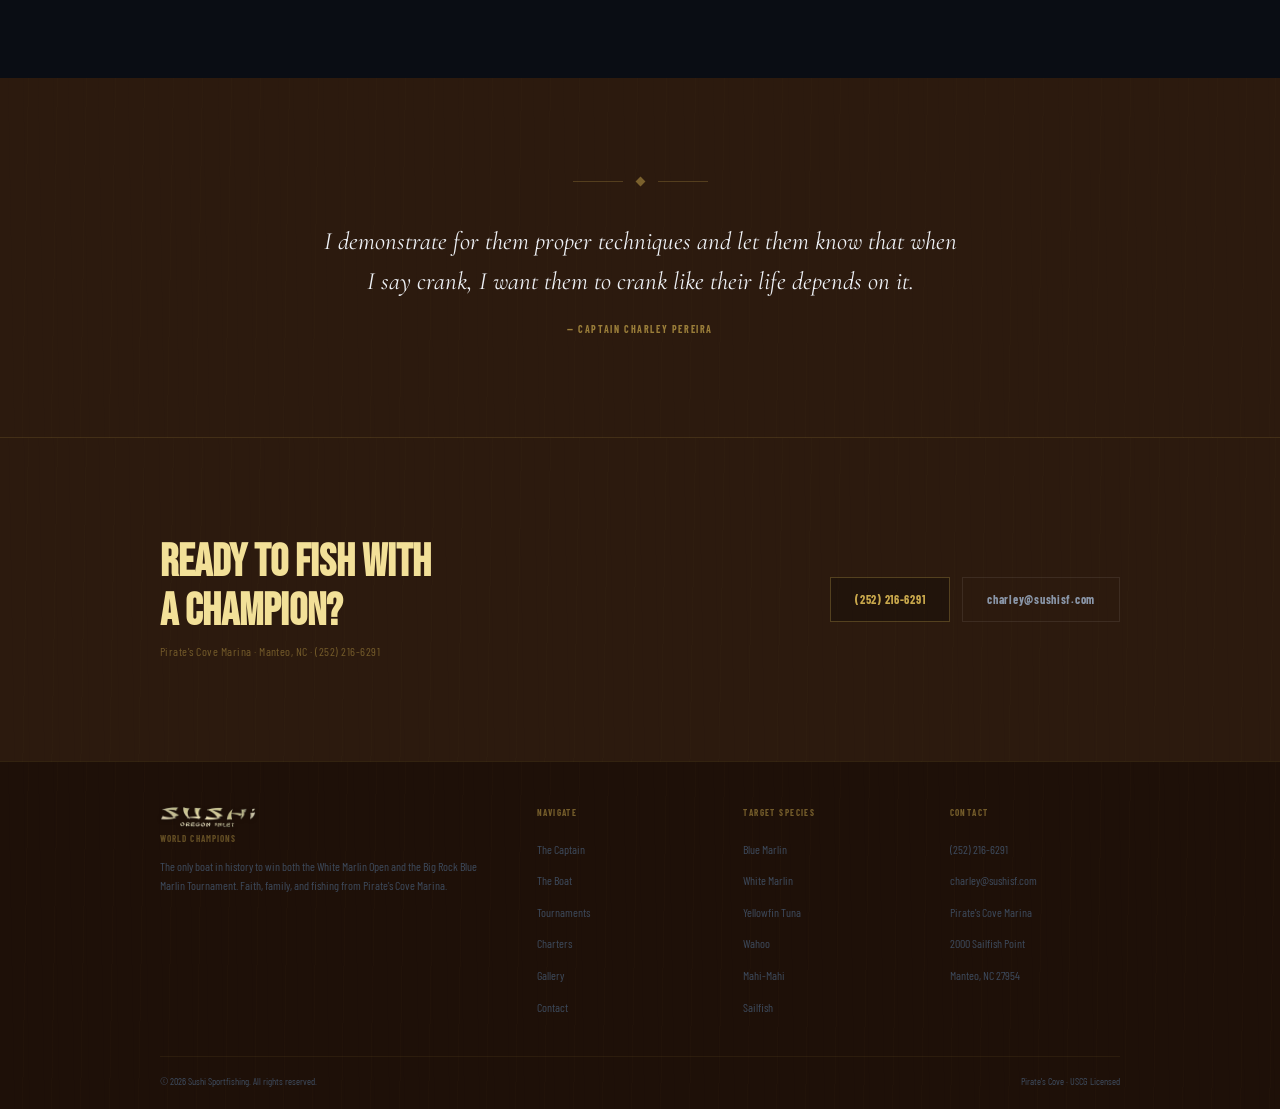
==== commit 67701876: "Add files via upload" ====
--- a/index.html
+++ b/index.html
@@ -42,7 +42,7 @@
   <div class="page-hero-bg" style="position:absolute;inset:0;background:url('assets/img/hero_transom.jpeg') center 35%/cover"></div>
   <div style="position:absolute;inset:0;background:linear-gradient(to right,rgba(4,6,9,0.92) 0%,rgba(4,6,9,0.65) 45%,rgba(4,6,9,0.25) 65%,rgba(4,6,9,0.08) 100%)"></div>
   <div style="position:absolute;bottom:0;left:0;right:0;height:40%;background:linear-gradient(to top,rgba(4,6,9,0.95),transparent)"></div>
-  <div style="position:relative;z-index:2;width:100%;max-width:1100px;margin:0 auto;padding:0 clamp(32px,4vw,60px);padding-top:20px">
+  <div style="position:relative;z-index:2;width:100%;max-width:900px;margin:0 auto;padding:0 clamp(32px,4vw,60px);padding-top:20px">
     <div style="display:inline-flex;align-items:center;gap:8px;padding:5px 14px;border:1px solid rgba(201,168,76,0.2);border-radius:50px;margin-bottom:20px;animation:fadeUp 0.8s ease both">
       <div style="width:5px;height:5px;border-radius:50%;background:var(--gold);animation:pulse 2.5s infinite"></div>
       <span style="font-family:var(--font-body);font-size:10px;font-weight:600;letter-spacing:0.14em;text-transform:uppercase;color:var(--gold);opacity:0.7">Pirate's Cove Marina &middot; Manteo, NC</span>
--- a/assets/css/sushi-global.css
+++ b/assets/css/sushi-global.css
@@ -67,7 +67,7 @@
 .page-hero{position:relative;height:45vh;min-height:320px;display:flex;align-items:flex-end;overflow:hidden;background:var(--black)}
 .page-hero-bg{position:absolute;inset:0;background-size:cover;background-position:center 40%}
 .page-hero-overlay{position:absolute;inset:0;background:linear-gradient(to top,rgba(4,6,9,0.95) 0%,rgba(4,6,9,0.4) 50%,rgba(4,6,9,0.2) 100%)}
-.page-hero-content{position:relative;z-index:2;width:100%;max-width:1100px;margin:0 auto;padding:0 clamp(32px,4vw,60px) 40px}
+.page-hero-content{position:relative;z-index:2;width:100%;max-width:900px;margin:0 auto;padding:0 clamp(32px,4vw,60px) 40px}
 .page-hero-label{font-family:var(--font-body);font-size:10px;font-weight:700;letter-spacing:0.16em;text-transform:uppercase;color:var(--gold);opacity:0.7;margin-bottom:6px}
 .page-hero h1{font-family:var(--font-display);font-size:clamp(32px,5vw,56px);color:var(--text);line-height:1.05}
 
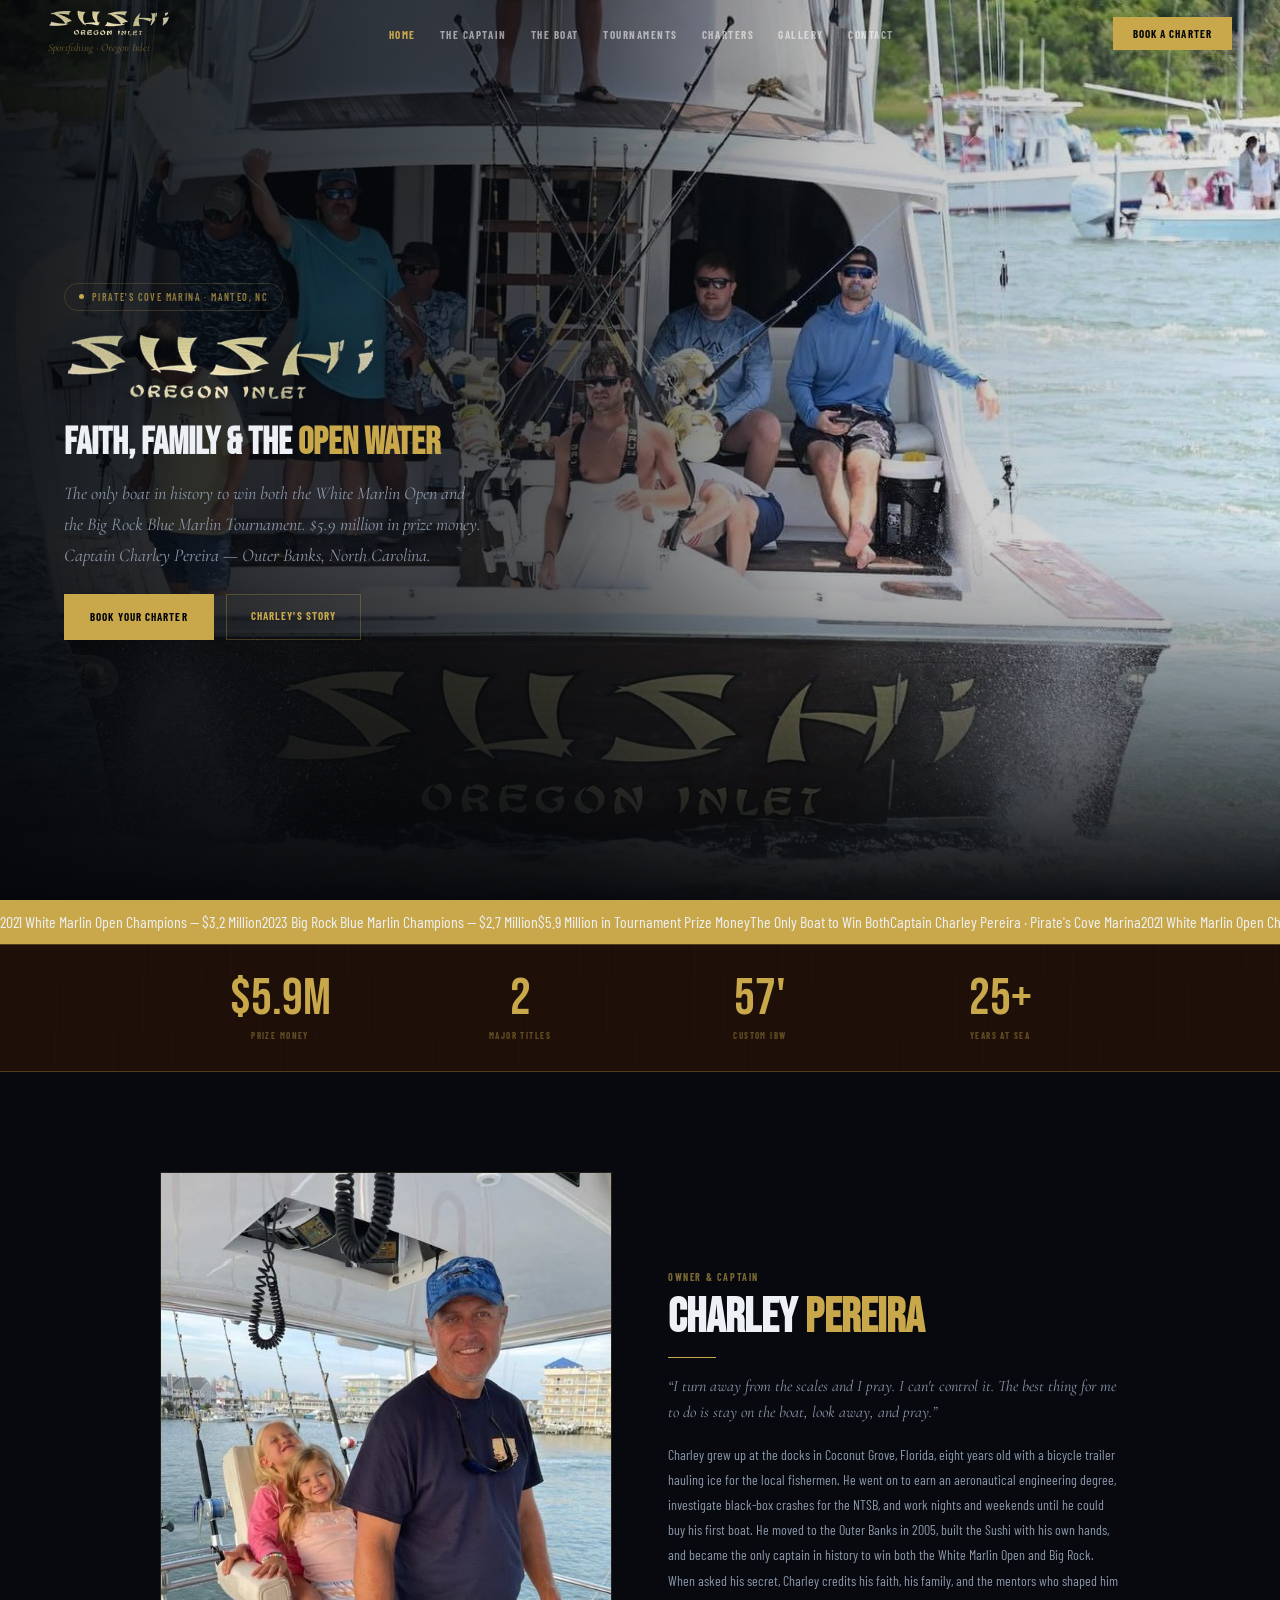
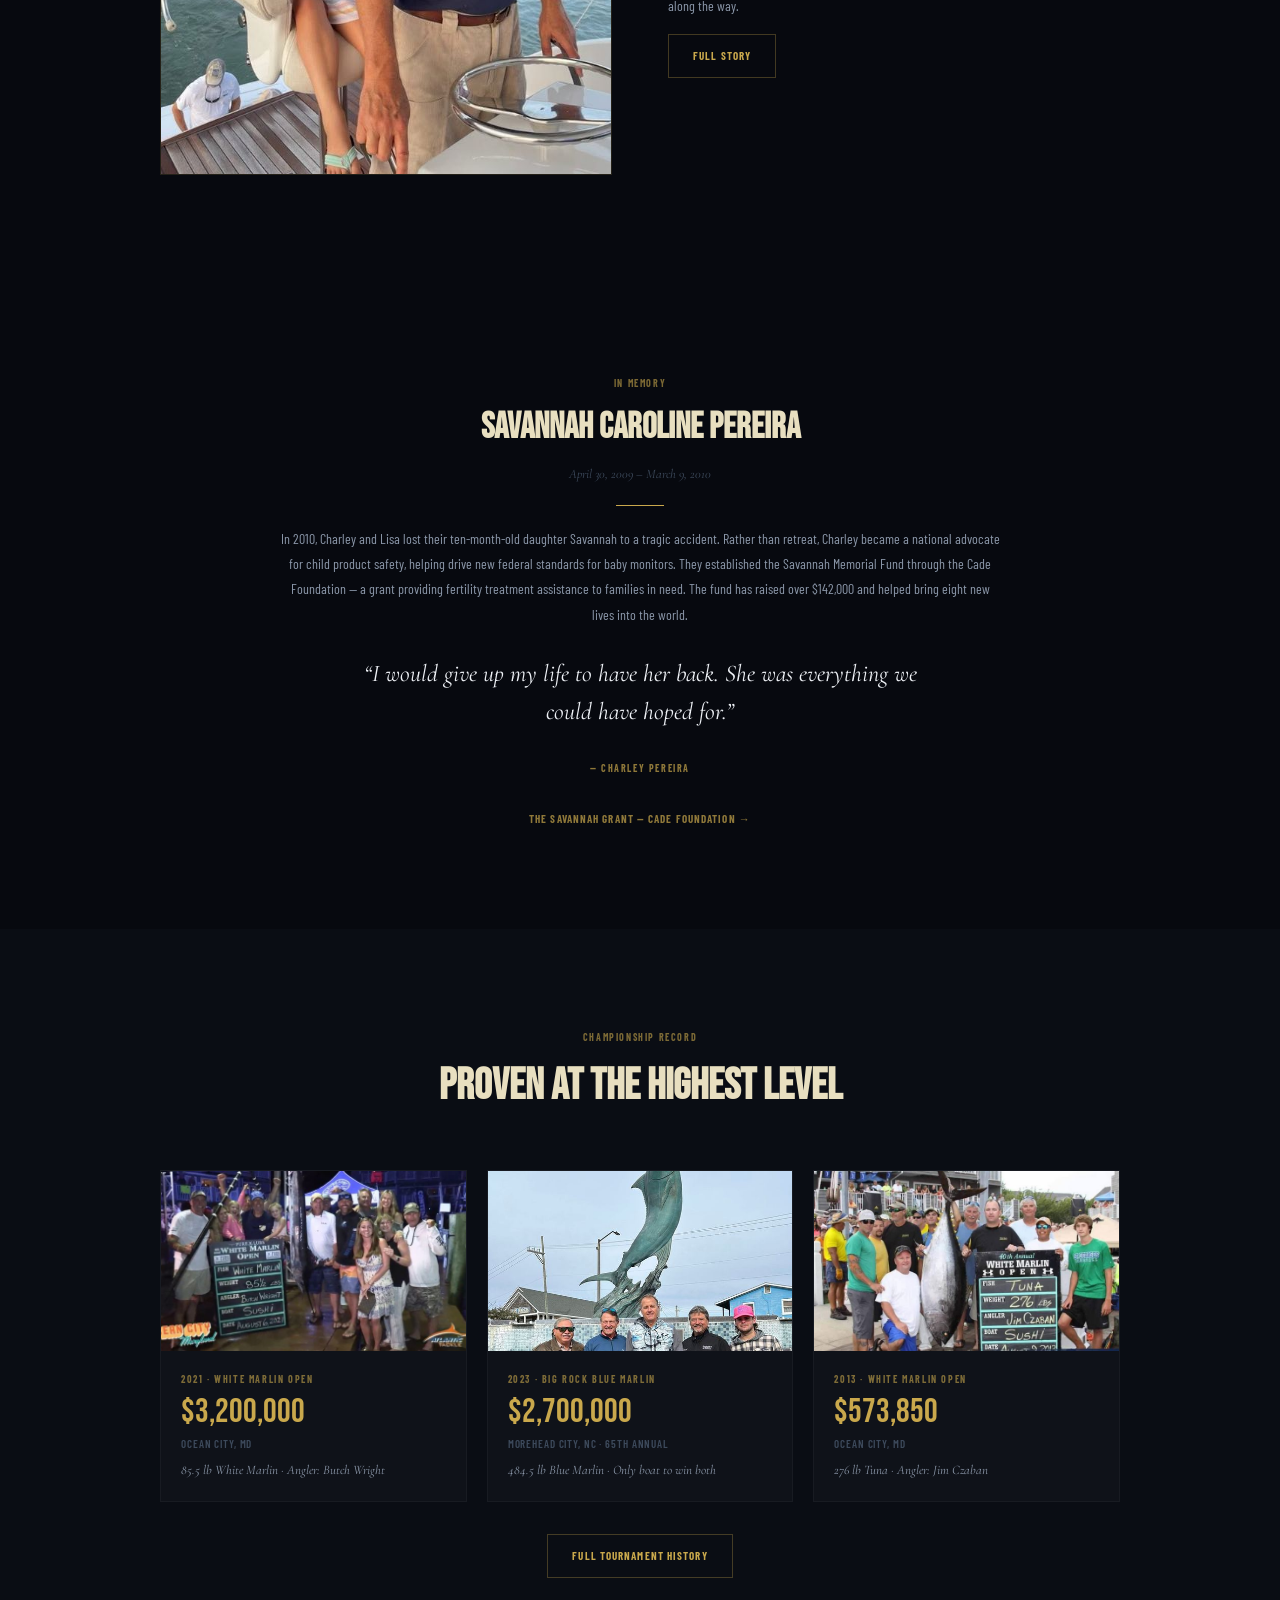
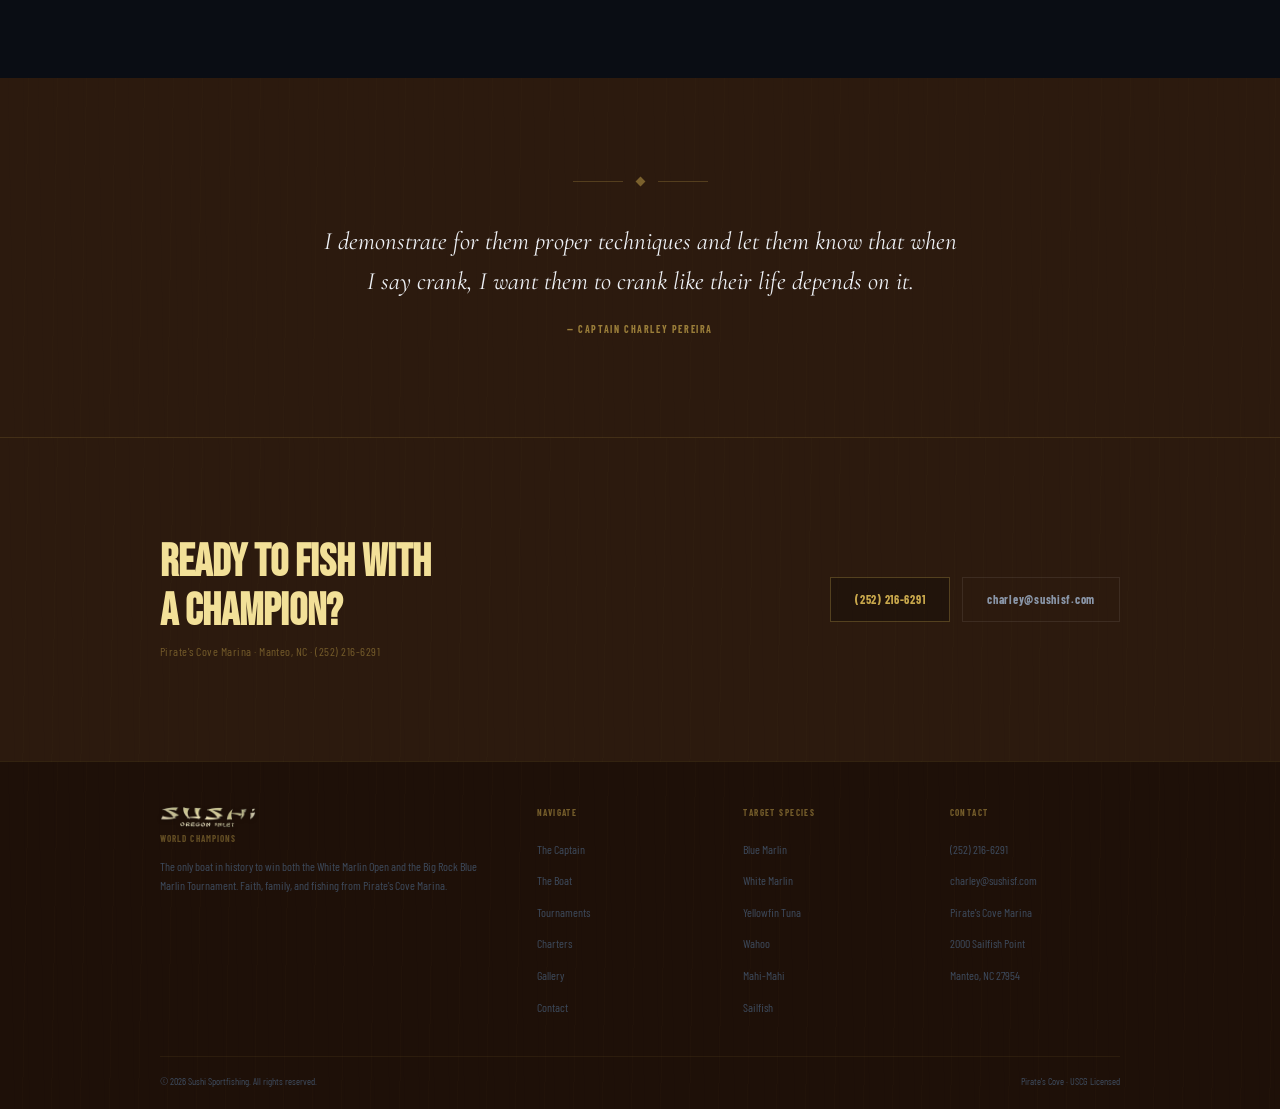
==== commit 4aec6dfd: "Add files via upload" ====
--- a/index.html
+++ b/index.html
@@ -42,7 +42,7 @@
   <div class="page-hero-bg" style="position:absolute;inset:0;background:url('assets/img/hero_transom.jpeg') center 35%/cover"></div>
   <div style="position:absolute;inset:0;background:linear-gradient(to right,rgba(4,6,9,0.92) 0%,rgba(4,6,9,0.65) 45%,rgba(4,6,9,0.25) 65%,rgba(4,6,9,0.08) 100%)"></div>
   <div style="position:absolute;bottom:0;left:0;right:0;height:40%;background:linear-gradient(to top,rgba(4,6,9,0.95),transparent)"></div>
-  <div style="position:relative;z-index:2;width:100%;max-width:900px;margin:0 auto;padding:0 clamp(32px,4vw,60px);padding-top:20px">
+  <div style="position:relative;z-index:2;width:100%;padding:0 clamp(24px,5vw,80px);padding-top:20px">
     <div style="display:inline-flex;align-items:center;gap:8px;padding:5px 14px;border:1px solid rgba(201,168,76,0.2);border-radius:50px;margin-bottom:20px;animation:fadeUp 0.8s ease both">
       <div style="width:5px;height:5px;border-radius:50%;background:var(--gold);animation:pulse 2.5s infinite"></div>
       <span style="font-family:var(--font-body);font-size:10px;font-weight:600;letter-spacing:0.14em;text-transform:uppercase;color:var(--gold);opacity:0.7">Pirate's Cove Marina &middot; Manteo, NC</span>
--- a/assets/css/sushi-global.css
+++ b/assets/css/sushi-global.css
@@ -67,7 +67,7 @@
 .page-hero{position:relative;height:45vh;min-height:320px;display:flex;align-items:flex-end;overflow:hidden;background:var(--black)}
 .page-hero-bg{position:absolute;inset:0;background-size:cover;background-position:center 40%}
 .page-hero-overlay{position:absolute;inset:0;background:linear-gradient(to top,rgba(4,6,9,0.95) 0%,rgba(4,6,9,0.4) 50%,rgba(4,6,9,0.2) 100%)}
-.page-hero-content{position:relative;z-index:2;width:100%;max-width:900px;margin:0 auto;padding:0 clamp(32px,4vw,60px) 40px}
+.page-hero-content{position:relative;z-index:2;width:100%;padding:0 clamp(24px,5vw,80px) 40px}
 .page-hero-label{font-family:var(--font-body);font-size:10px;font-weight:700;letter-spacing:0.16em;text-transform:uppercase;color:var(--gold);opacity:0.7;margin-bottom:6px}
 .page-hero h1{font-family:var(--font-display);font-size:clamp(32px,5vw,56px);color:var(--text);line-height:1.05}
 
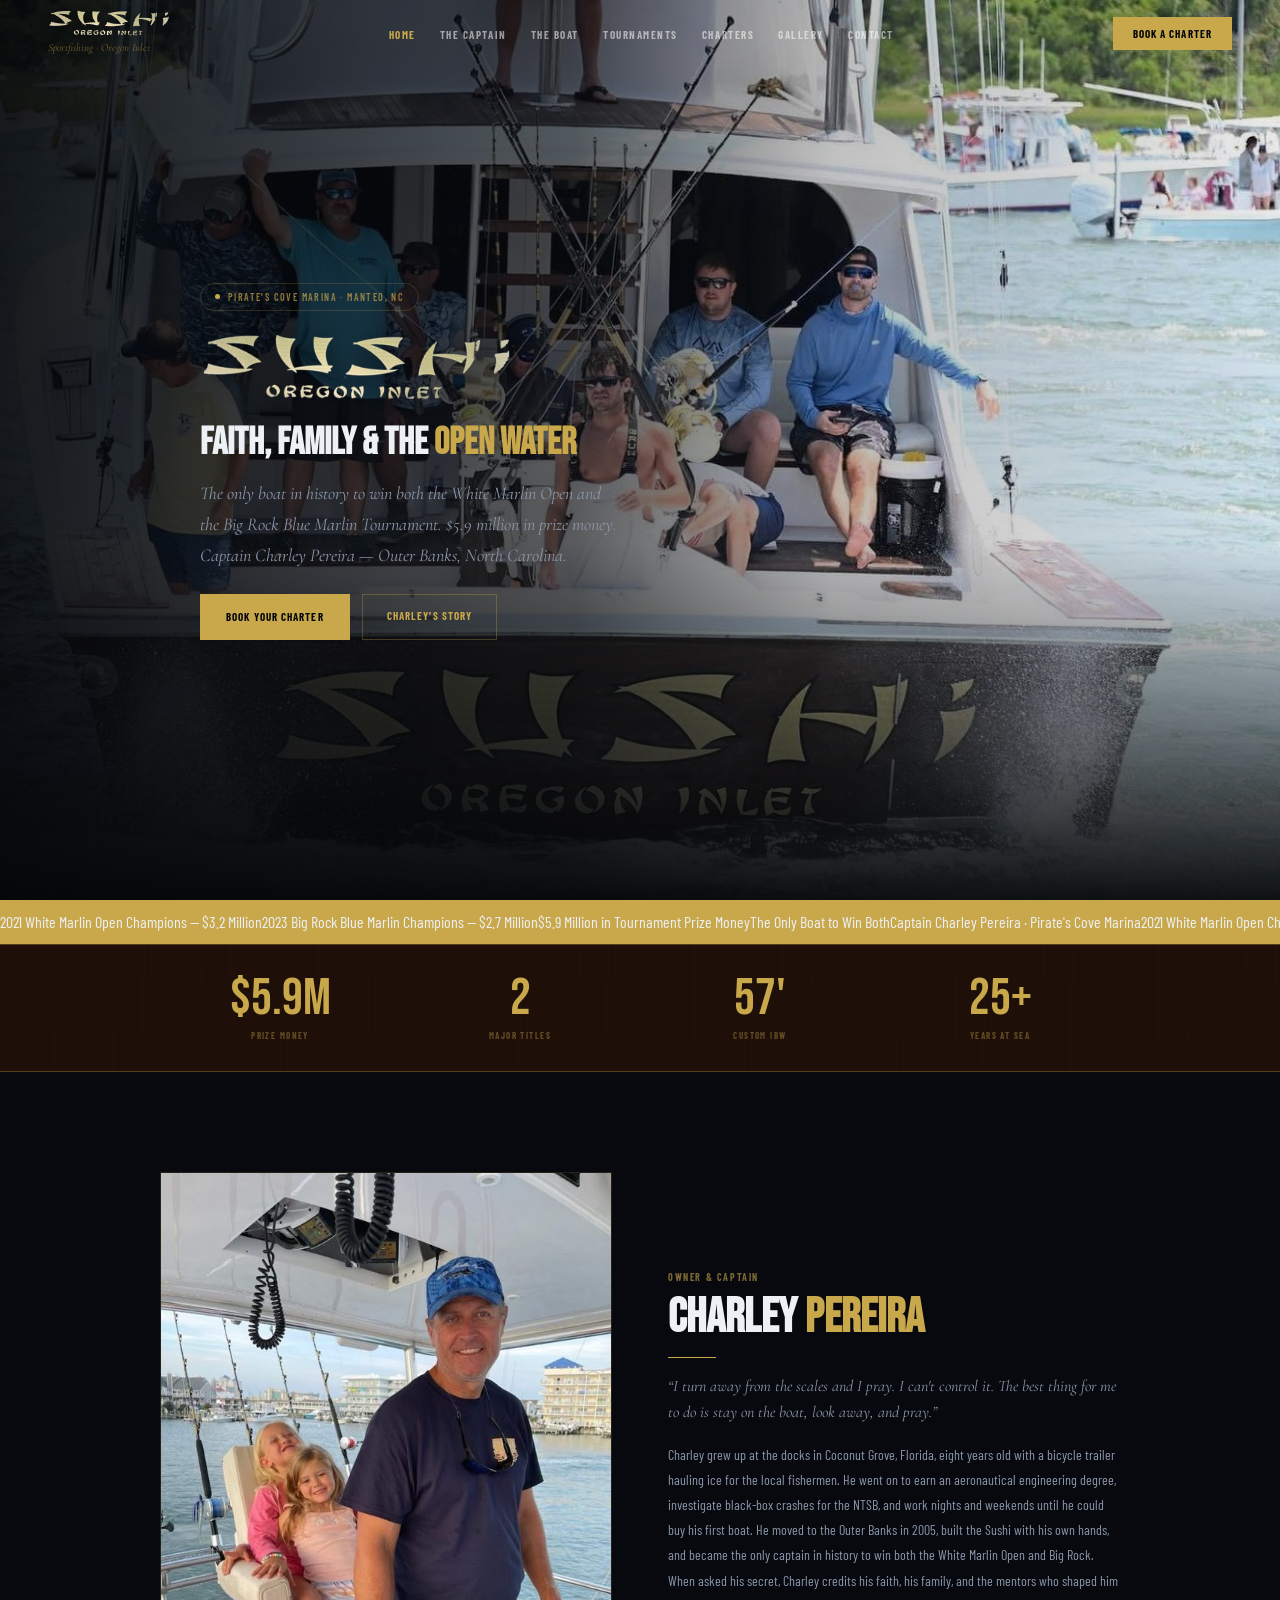
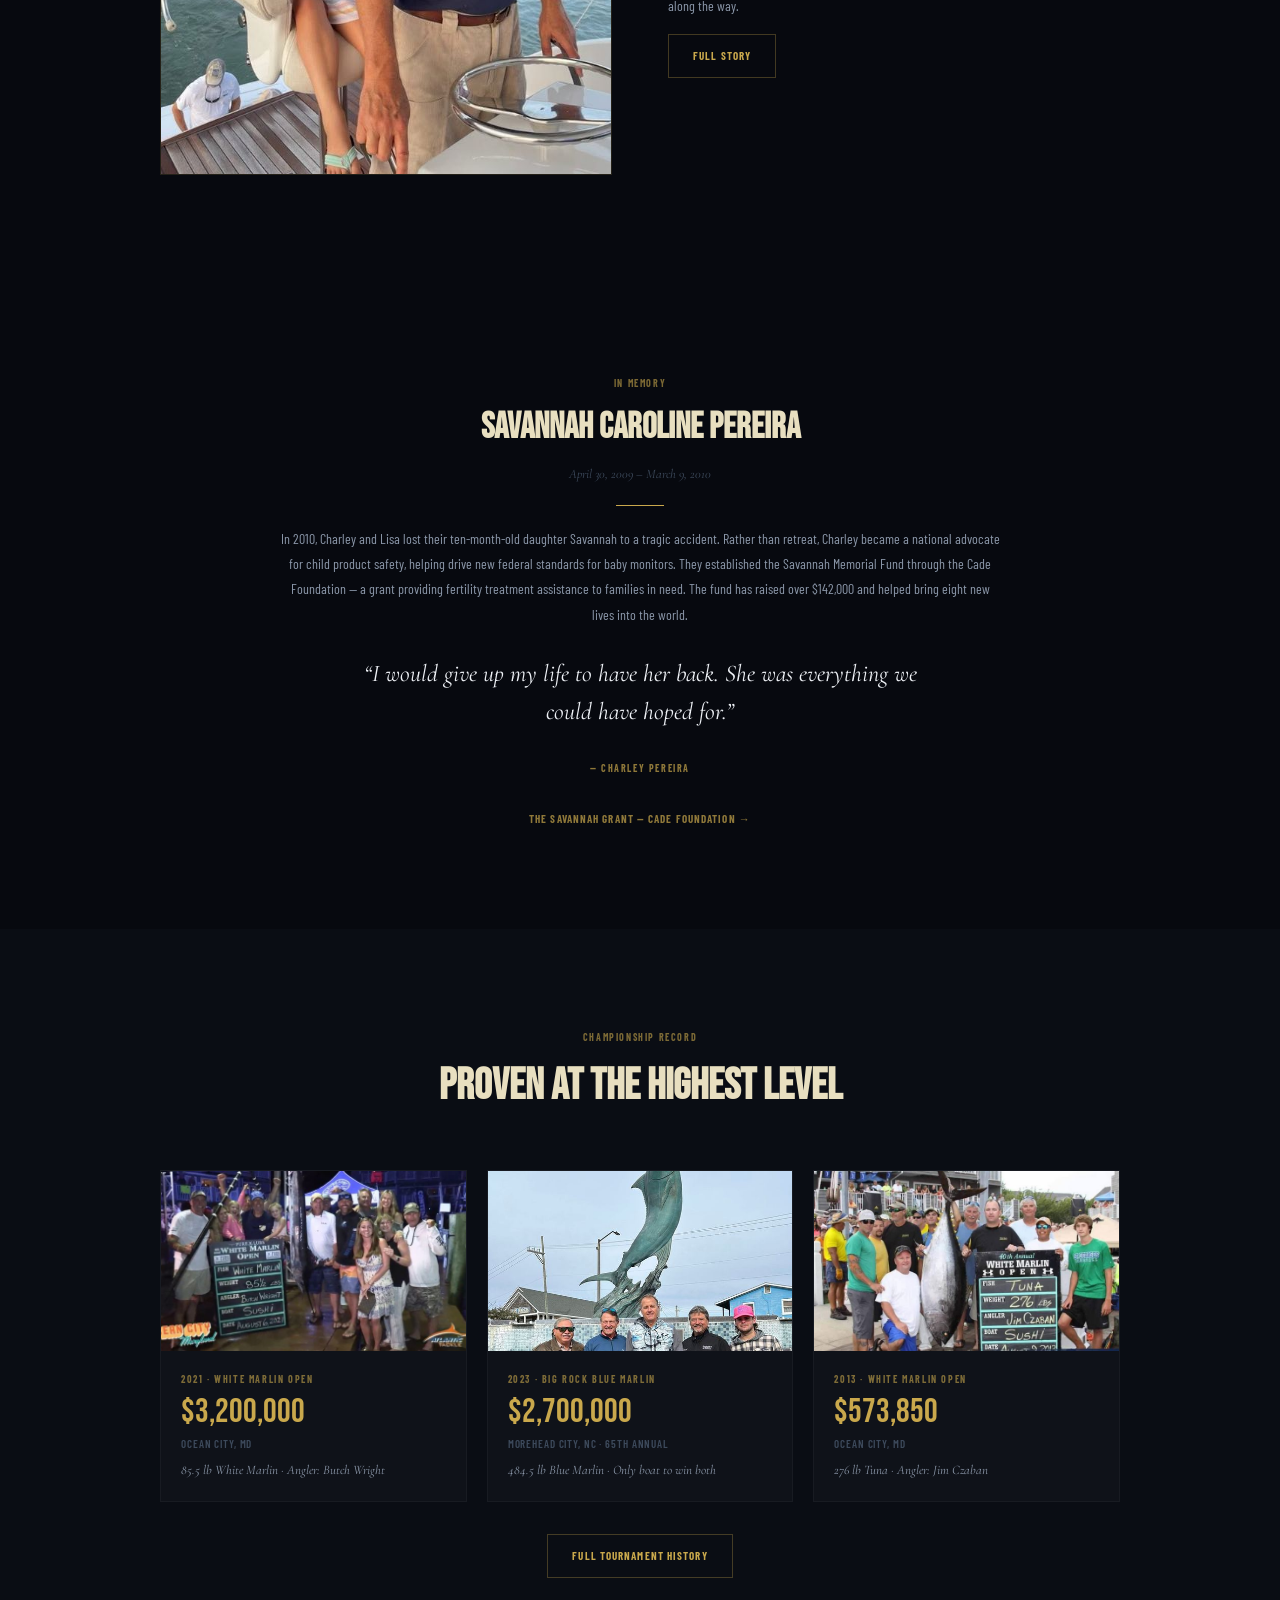
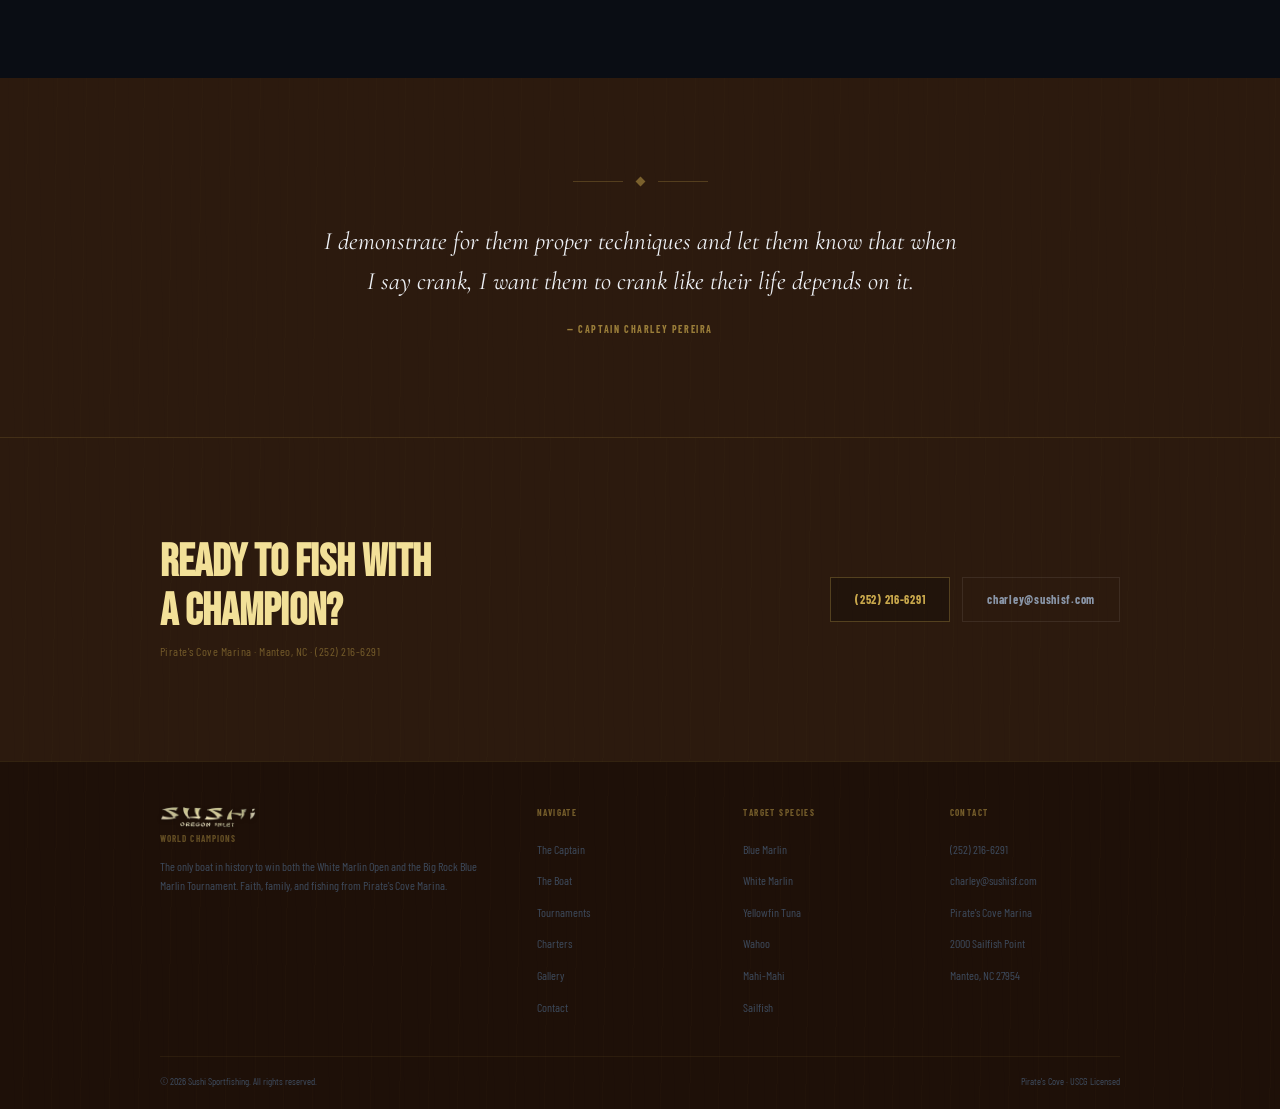
==== commit 437c3d9d: "Add files via upload" ====
--- a/index.html
+++ b/index.html
@@ -13,6 +13,7 @@
   [style*="grid-template-columns:1fr 1.4fr"] { grid-template-columns: 1fr !important; }
   [style*="grid-template-columns:auto 1fr"] { grid-template-columns: 1fr !important; }
   [style*="grid-template-columns:auto 1fr"] > div:first-child { display:none; }
+  .hero > [style*="padding"] { padding-left: 24px !important; padding-right: 24px !important; }
 }
 </style>
 </head>
@@ -42,7 +43,7 @@
   <div class="page-hero-bg" style="position:absolute;inset:0;background:url('assets/img/hero_transom.jpeg') center 35%/cover"></div>
   <div style="position:absolute;inset:0;background:linear-gradient(to right,rgba(4,6,9,0.92) 0%,rgba(4,6,9,0.65) 45%,rgba(4,6,9,0.25) 65%,rgba(4,6,9,0.08) 100%)"></div>
   <div style="position:absolute;bottom:0;left:0;right:0;height:40%;background:linear-gradient(to top,rgba(4,6,9,0.95),transparent)"></div>
-  <div style="position:relative;z-index:2;width:100%;padding:0 clamp(24px,5vw,80px);padding-top:20px">
+  <div style="position:relative;z-index:2;width:100%;padding:20px 80px 0 200px">
     <div style="display:inline-flex;align-items:center;gap:8px;padding:5px 14px;border:1px solid rgba(201,168,76,0.2);border-radius:50px;margin-bottom:20px;animation:fadeUp 0.8s ease both">
       <div style="width:5px;height:5px;border-radius:50%;background:var(--gold);animation:pulse 2.5s infinite"></div>
       <span style="font-family:var(--font-body);font-size:10px;font-weight:600;letter-spacing:0.14em;text-transform:uppercase;color:var(--gold);opacity:0.7">Pirate's Cove Marina &middot; Manteo, NC</span>
--- a/assets/css/sushi-global.css
+++ b/assets/css/sushi-global.css
@@ -67,7 +67,8 @@
 .page-hero{position:relative;height:45vh;min-height:320px;display:flex;align-items:flex-end;overflow:hidden;background:var(--black)}
 .page-hero-bg{position:absolute;inset:0;background-size:cover;background-position:center 40%}
 .page-hero-overlay{position:absolute;inset:0;background:linear-gradient(to top,rgba(4,6,9,0.95) 0%,rgba(4,6,9,0.4) 50%,rgba(4,6,9,0.2) 100%)}
-.page-hero-content{position:relative;z-index:2;width:100%;padding:0 clamp(24px,5vw,80px) 40px}
+.page-hero-content{position:relative;z-index:2;width:100%;padding:0 80px 40px 200px}
+@media(max-width:900px){.page-hero-content{padding:0 24px 40px 24px}}
 .page-hero-label{font-family:var(--font-body);font-size:10px;font-weight:700;letter-spacing:0.16em;text-transform:uppercase;color:var(--gold);opacity:0.7;margin-bottom:6px}
 .page-hero h1{font-family:var(--font-display);font-size:clamp(32px,5vw,56px);color:var(--text);line-height:1.05}
 
